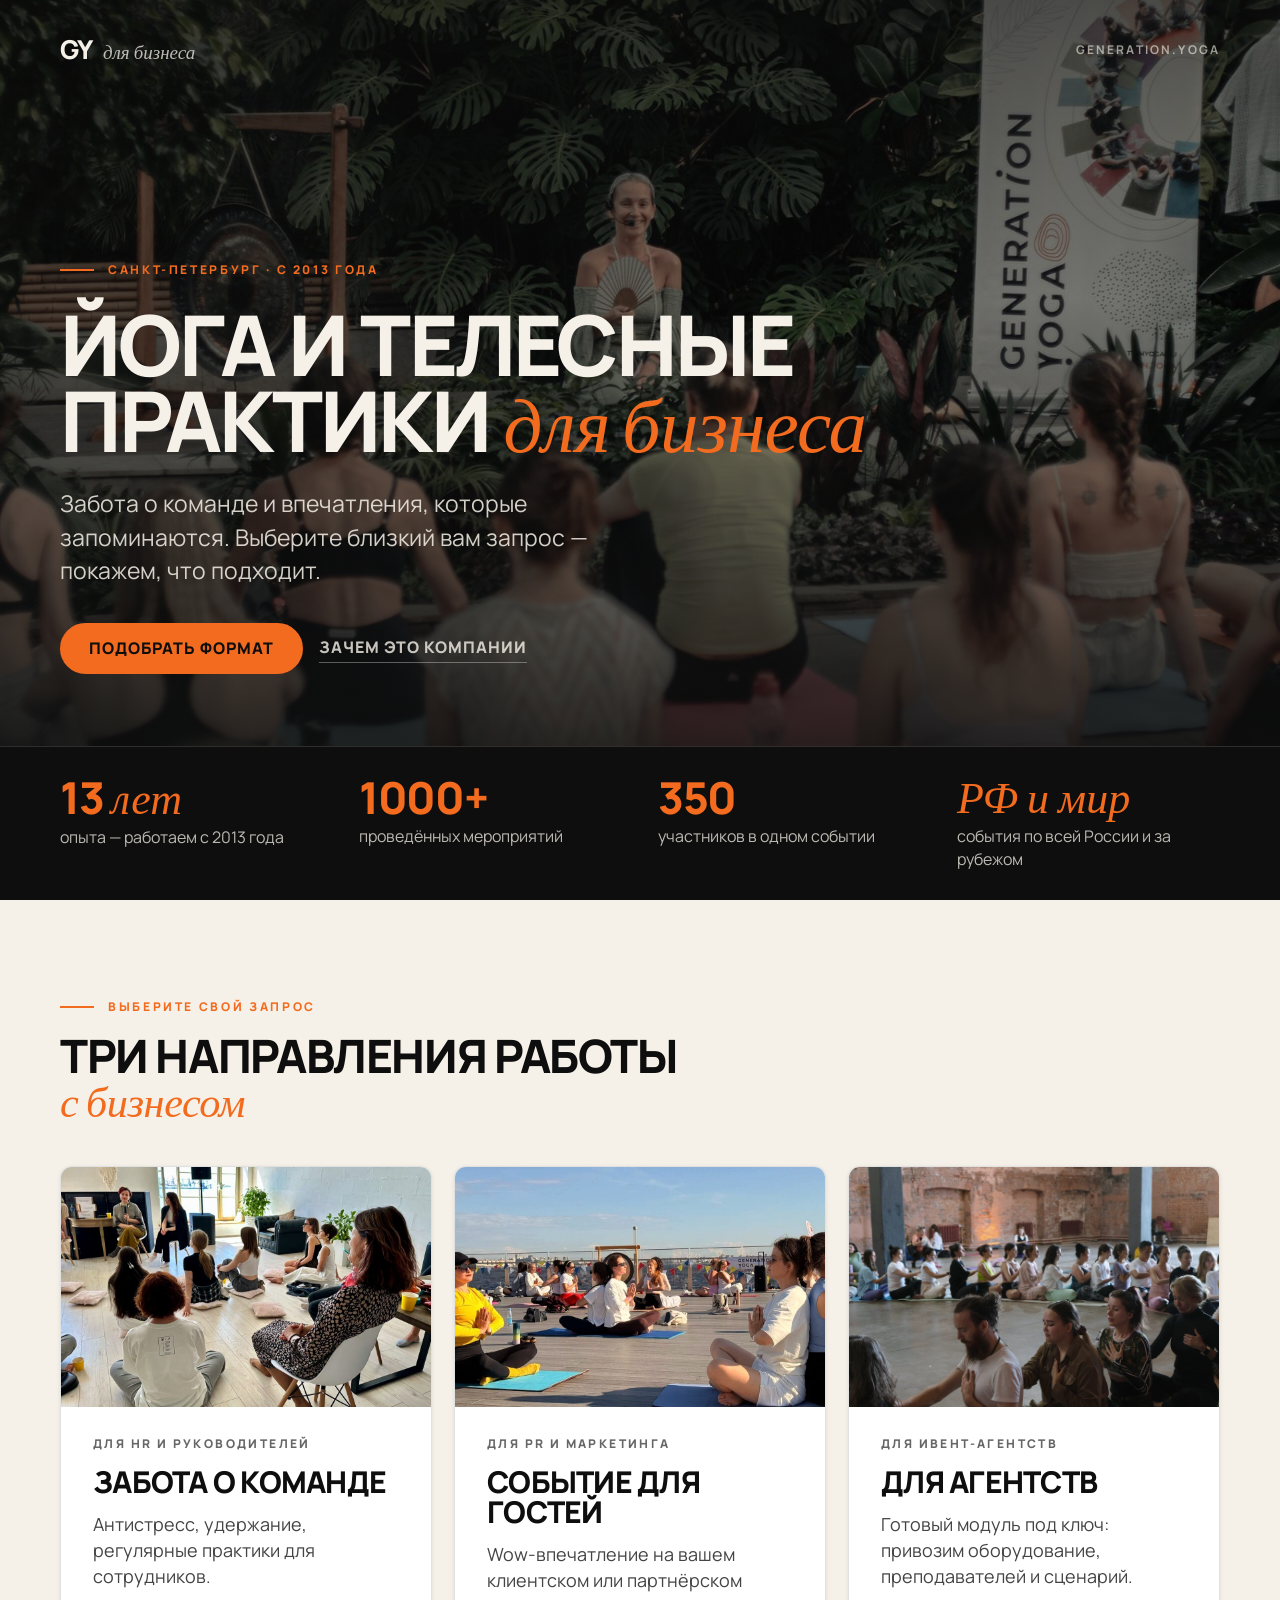
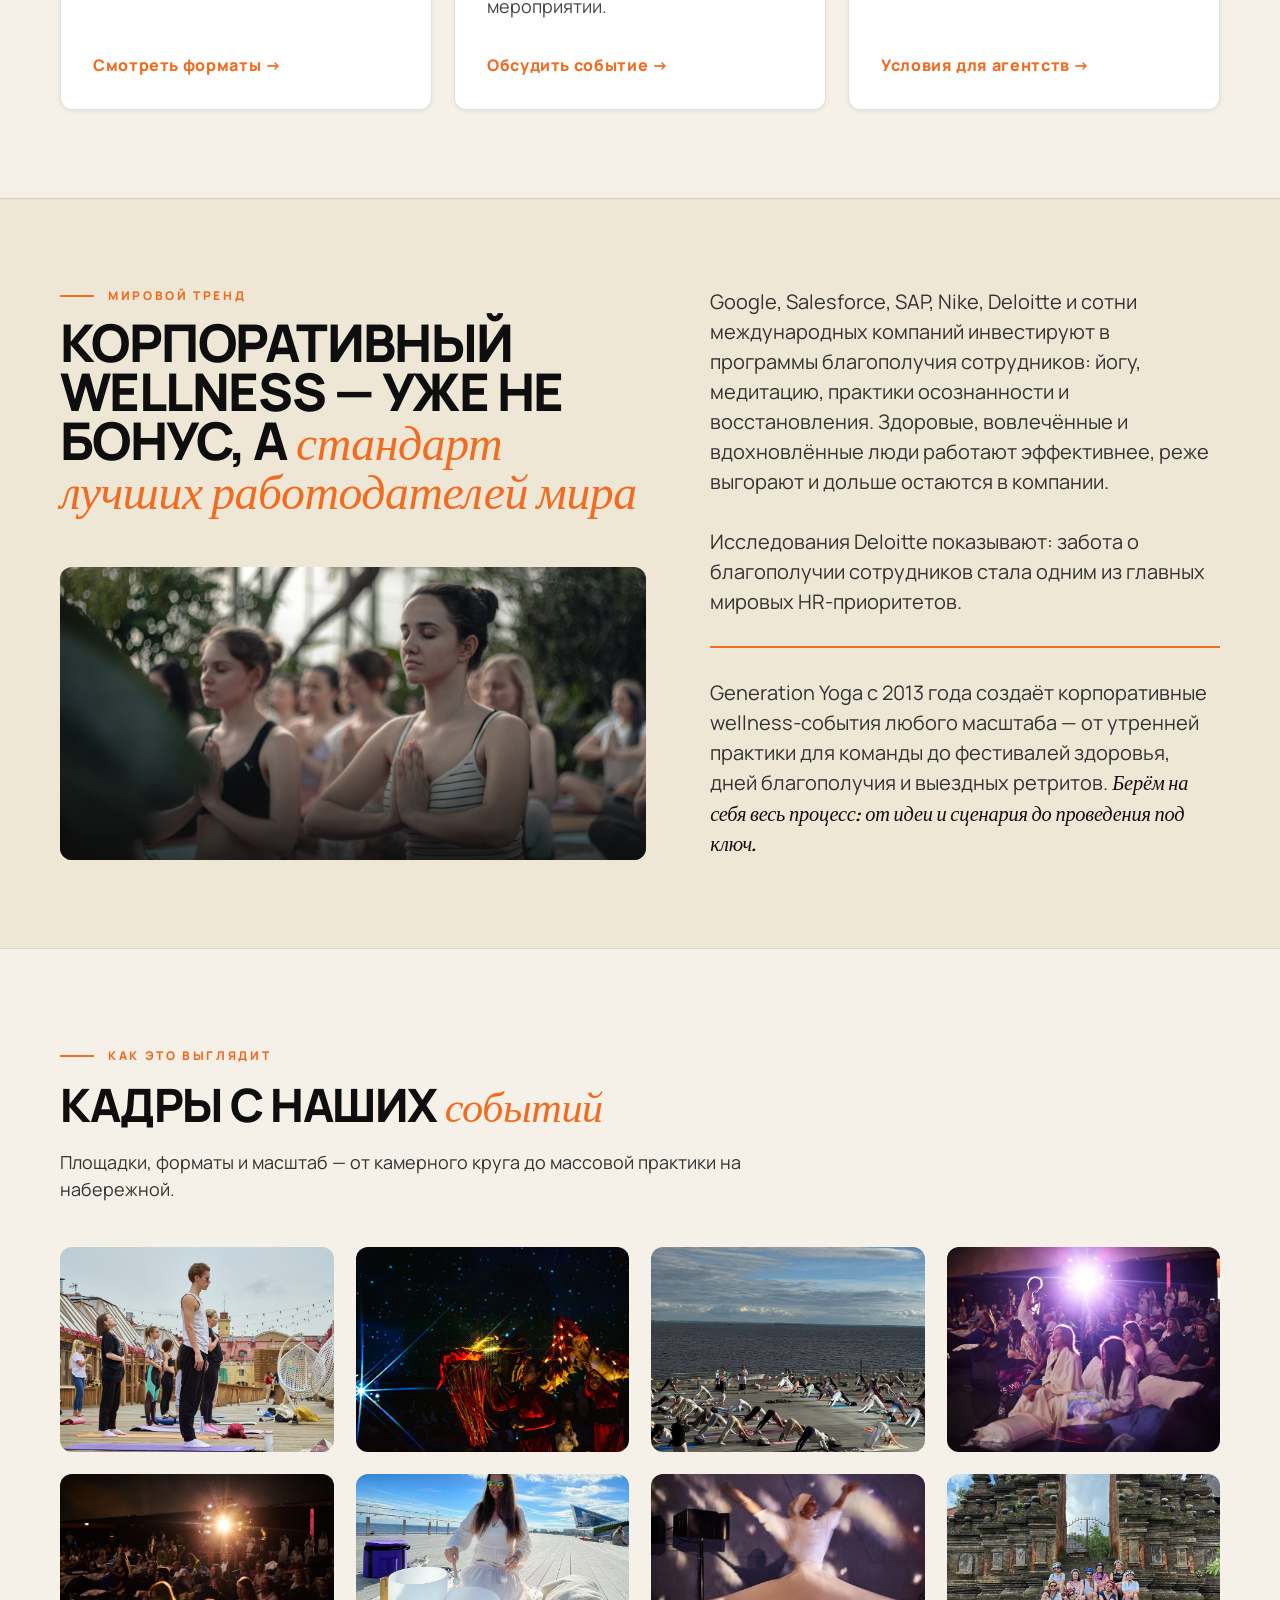
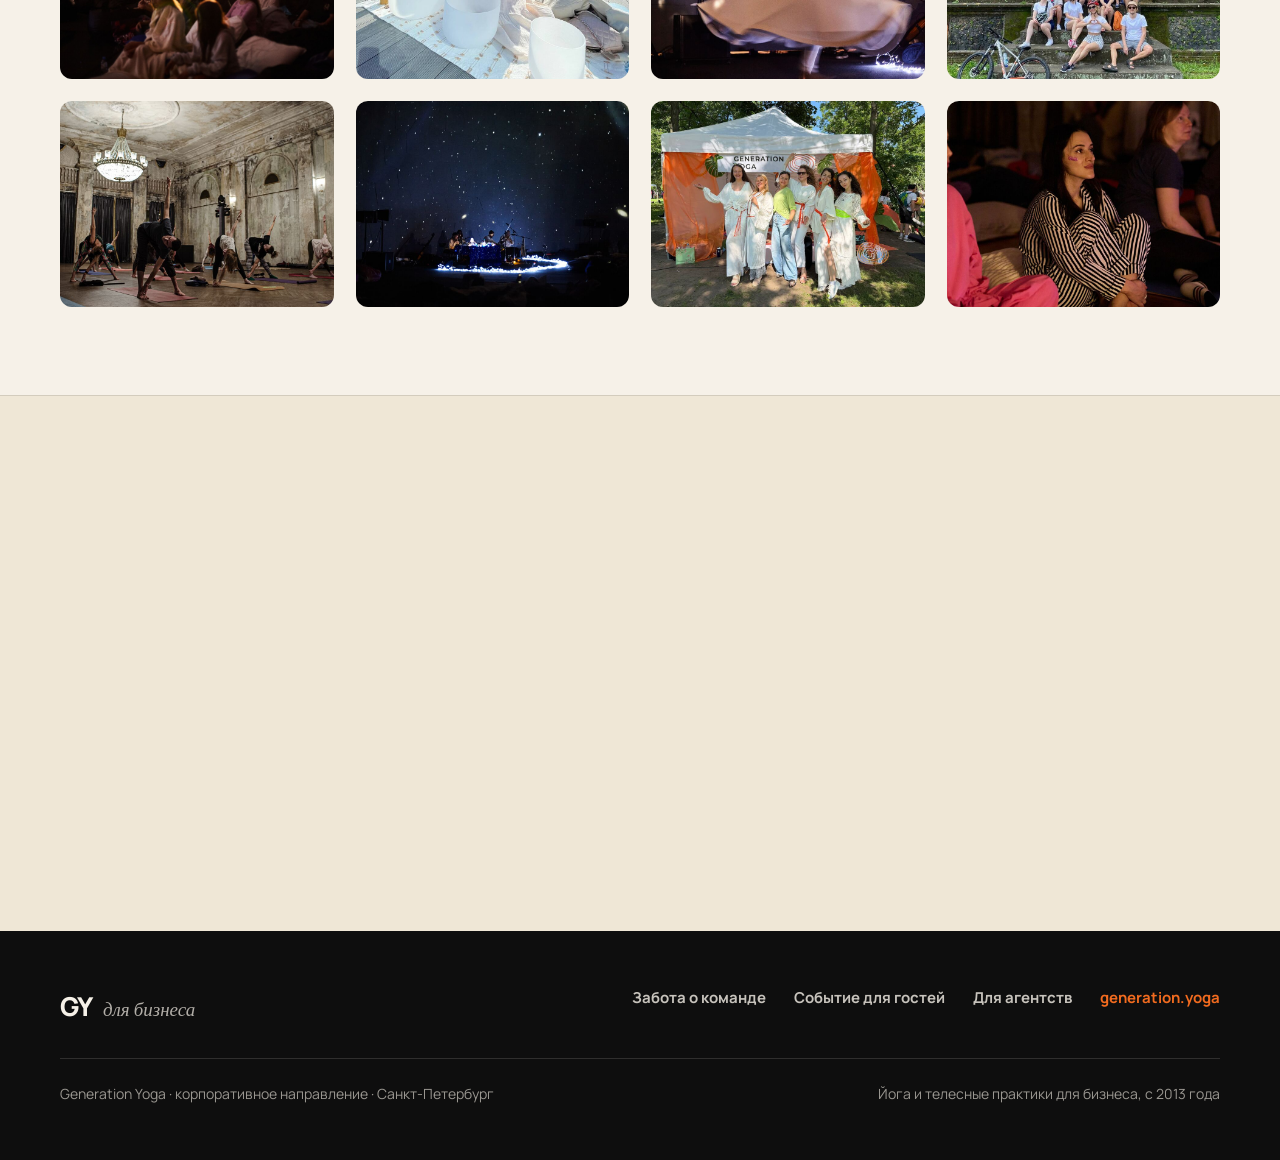
==== index.html @ de0e340e "Фавикон из фирменного знака GY Источник — квадратный логотип из ../GY bot/visual/logo.jpg: буквы GY " ====
<!DOCTYPE html>
<html lang="ru">
<head>
  <meta charset="utf-8">
  <meta name="viewport" content="width=device-width, initial-scale=1">
  <title>Generation Yoga для бизнеса — йога и телесные практики</title>
  <meta name="description" content="Йога и телесные практики для бизнеса: забота о команде, впечатления для клиентов, готовый модуль для ивент-агентств. Санкт-Петербург, с 2013 года.">
  <link rel="icon" href="favicon.ico" sizes="any">
  <link rel="apple-touch-icon" href="apple-touch-icon.png">
  <link rel="preconnect" href="https://fonts.googleapis.com">
  <link rel="preconnect" href="https://fonts.gstatic.com" crossorigin>
  <link href="https://fonts.googleapis.com/css2?family=Fraunces:ital,opsz,wght@0,9..144,400;0,9..144,500;1,9..144,400;1,9..144,500&family=Manrope:wght@400..800&display=swap" rel="stylesheet">
  <link rel="stylesheet" href="assets/css/site.css">
</head>
<body>
  <main>
    <!-- ПЕРВЫЙ ЭКРАН: герой + полоса доверия, ровно в высоту окна -->
    <div class="first-screen">
    <!-- ГЕРОЙ -->
    <section class="hero hero--home" id="hero">
      <div class="hero__media">
        <img src="assets/img/yoga-orangery.jpg" alt="Практика в оранжерее: ведущая с веером перед группой среди тропической зелени">
      </div>

      <div class="hero__top">
        <div class="wrap header-row">
          <a class="brand" href="./"><b>GY</b><span>для бизнеса</span></a>
          <a class="link-quiet" href="https://generation.yoga">generation.yoga</a>
        </div>
      </div>

      <div class="hero__inner wrap">
        <span class="eyebrow">Санкт-Петербург · с 2013 года</span>
        <h1>Йога и телесные практики <em>для бизнеса</em></h1>
        <p class="hero__sub">Забота о команде и впечатления, которые запоминаются. Выберите близкий вам запрос — покажем, что подходит.</p>
        <div class="cta-row">
          <a class="btn" href="#choose" data-cta="hero:choose">Подобрать формат</a>
          <a class="link-under" href="#trend" data-cta="hero:trend">Зачем это компании</a>
        </div>
      </div>
    </section>

    <!-- ПОЛОСА ДОВЕРИЯ -->
    <section class="trust" aria-label="Опыт">
      <div class="wrap">
        <div class="facts">
          <div class="fact"><div class="k">13 <em>лет</em></div><div class="v">опыта — работаем с 2013 года</div></div>
          <div class="fact"><div class="k">1000+</div><div class="v">проведённых мероприятий</div></div>
          <div class="fact"><div class="k">350</div><div class="v">участников в одном событии</div></div>
          <div class="fact"><div class="k k--word">РФ и мир</div><div class="v">события по всей России и за рубежом</div></div>
        </div>
      </div>
    </section>
    </div>

    <!-- РАЗВИЛКА -->
    <section class="section" id="choose">
      <div class="wrap">
        <div class="section-head is-observe reveal">
          <span class="eyebrow">Выберите свой запрос</span>
          <h2>Три направления работы <em>с бизнесом</em></h2>
        </div>

        <div class="cards cards--3 is-observe reveal">
          <a class="card" href="hr/" data-cta="cross:hr">
            <figure class="card__photo"><img src="assets/img/office-circle.jpg" alt="Практика для команды прямо в офисе: сотрудники сидят кругом"></figure>
            <div class="card__body">
              <span class="tag">Для HR и руководителей</span>
              <h3>Забота о команде</h3>
              <p>Антистресс, удержание, регулярные практики для сотрудников.</p>
              <span class="link-arw">Смотреть форматы →</span>
            </div>
          </a>

          <a class="card" href="pr/" data-cta="cross:pr">
            <figure class="card__photo"><img src="assets/img/lakhta-rooftop.jpg" alt="Гости на практике на террасе у залива, вид на город"></figure>
            <div class="card__body">
              <span class="tag">Для PR и маркетинга</span>
              <h3>Событие для гостей</h3>
              <p>Wow-впечатление на вашем клиентском или партнёрском мероприятии.</p>
              <span class="link-arw">Обсудить событие →</span>
            </div>
          </a>

          <a class="card" href="agency/" data-cta="cross:agency">
            <figure class="card__photo"><img src="assets/img/mass-practice-hall.jpg" alt="Массовая практика в большом зале: десятки участников на ковриках"></figure>
            <div class="card__body">
              <span class="tag">Для ивент-агентств</span>
              <h3>Для агентств</h3>
              <p>Готовый модуль под ключ: привозим оборудование, преподавателей и сценарий.</p>
              <span class="link-arw">Условия для агентств →</span>
            </div>
          </a>
        </div>
      </div>
    </section>

    <!-- МИРОВОЙ ТРЕНД -->
    <section class="section on-cream" id="trend">
      <div class="wrap split split--fill">
        <div class="is-observe reveal">
          <span class="eyebrow">Мировой тренд</span>
          <h2 class="h2--lg mt-s">Корпоративный wellness — уже не бонус, а <em>стандарт лучших работодателей мира</em></h2>
          <figure class="figure figure--tall"><img src="assets/img/relax-closeup.jpg" alt="Крупный план: участницы практики с закрытыми глазами в намасте"></figure>
        </div>

        <div class="is-observe reveal" data-delay="1">
          <p class="p-lg">Google, Salesforce, SAP, Nike, Deloitte и сотни международных компаний инвестируют в программы благополучия сотрудников: йогу, медитацию, практики осознанности и восстановления. Здоровые, вовлечённые и вдохновлённые люди работают эффективнее, реже выгорают и дольше остаются в компании.</p>
          <p class="p-lg mt-m">Исследования Deloitte показывают: забота о благополучии сотрудников стала одним из главных мировых HR-приоритетов.</p>
          <div class="rule mt-m"></div>
          <p class="p-lg mt-m">Generation Yoga с 2013 года создаёт корпоративные wellness-события любого масштаба — от утренней практики для команды до фестивалей здоровья, дней благополучия и выездных ретритов. <em class="serif serif--ink">Берём на себя весь процесс: от идеи и сценария до проведения под ключ.</em></p>
        </div>
      </div>
    </section>

    <!-- ГАЛЕРЕЯ -->
    <section class="section" id="gallery">
      <div class="wrap">
        <div class="section-head is-observe reveal">
          <span class="eyebrow">Как это выглядит</span>
          <h2>Кадры с наших <em>событий</em></h2>
          <p>Площадки, форматы и масштаб — от камерного круга до массовой практики на набережной.</p>
        </div>
        <div class="gallery is-observe reveal">
          <figure><img src="assets/img/rooftop-group.jpg" alt="Практика на городской крыше с гирляндами" loading="lazy"></figure>
          <figure><img src="assets/img/fire-dome.jpg" alt="Огненное шоу под куполом звёздного неба" loading="lazy"></figure>
          <figure><img src="assets/img/embankment-mass.jpg" alt="Массовая практика на набережной у залива" loading="lazy"></figure>
          <figure><img src="assets/img/evening-lounge.jpg" alt="Вечернее событие: гости на подушках в свете софитов" loading="lazy"></figure>
          <figure><img src="assets/img/sound-hall.jpg" alt="Релакс-практика в тёмном зале: гости под пледами и световая установка" loading="lazy"></figure>
          <figure><img src="assets/img/bowls-sunlight.jpg" alt="Поющие чаши на солнечной террасе у воды" loading="lazy"></figure>
          <figure><img src="assets/img/sufi-dance.jpg" alt="Суфийское кружение в белом на тёмной сцене" loading="lazy"></figure>
          <figure><img src="assets/img/yoga-tour.jpg" alt="Группа йога-тура у древнего храма" loading="lazy"></figure>
          <figure><img src="assets/img/ballroom-yoga.jpg" alt="Практика в старинном зале с люстрой" loading="lazy"></figure>
          <figure><img src="assets/img/planetarium-circle.jpg" alt="Музыканты в светящемся круге под звёздным куполом" loading="lazy"></figure>
          <figure><img src="assets/img/festival-tent.jpg" alt="Команда Generation Yoga у шатра на городском фестивале" loading="lazy"></figure>
          <figure><img src="assets/img/cozy-talk.jpg" alt="Камерная встреча: участницы слушают ведущую" loading="lazy"></figure>
        </div>
      </div>
    </section>

    <!-- ФИНАЛЬНЫЙ ВЫБОР -->
    <section class="section on-cream" id="final">
      <div class="wrap--narrow">
        <div class="section-head section-head--tight is-observe reveal">
          <span class="eyebrow">Куда дальше</span>
          <h2>Смотреть подробнее — под <em>вашу задачу</em></h2>
          <p>Для HR и руководителей, для PR и маркетинга или для ивент-агентства.</p>
        </div>
        <div class="cta-row is-observe reveal">
          <a class="btn btn--ghost" href="hr/" data-cta="final:hr">Забота о команде</a>
          <a class="btn btn--ghost" href="pr/" data-cta="final:pr">Событие для гостей</a>
          <a class="btn btn--ghost" href="agency/" data-cta="final:agency">Для агентств</a>
        </div>
        <div class="cta-row mt-l is-observe reveal" data-delay="1">
          <button class="btn" type="button" data-modal-open="manager" data-cta="final:manager">Связаться с менеджером</button>
          <span class="form-note">Ответим в течение рабочего дня.</span>
        </div>
      </div>
    </section>
  </main>

  <footer class="site-footer">
    <div class="wrap">
      <div class="footer-top">
        <a class="brand" href="./"><b>GY</b><span>для бизнеса</span></a>
        <nav class="footer-nav" aria-label="Направления">
          <a href="hr/">Забота о команде</a>
          <a href="pr/">Событие для гостей</a>
          <a href="agency/">Для агентств</a>
          <a class="is-site" href="https://generation.yoga">generation.yoga</a>
        </nav>
      </div>
      <div class="footer-bottom">
        <span>Generation Yoga · корпоративное направление · Санкт-Петербург</span>
        <span>Йога и телесные практики для бизнеса, с 2013 года</span>
      </div>
    </div>
  </footer>

  <!-- ЗАЯВКА МЕНЕДЖЕРУ -->
  <dialog class="modal" id="manager" aria-labelledby="manager-title">
    <div class="modal__body">
      <button class="modal__close" type="button" data-modal-close aria-label="Закрыть">✕</button>
      <form data-lead="manager" novalidate>
        <div class="form-fields">
          <span class="eyebrow">Заявка</span>
          <h3 class="mt-s" id="manager-title">Связаться с <em class="serif serif--accent">менеджером</em></h3>
          <p class="form-note mt-s">Расскажите в двух словах о задаче — ответим в течение рабочего дня.</p>

          <div class="field">
            <label for="m-name">Как вас зовут</label>
            <input id="m-name" name="name" type="text" autocomplete="name" placeholder="Имя" required>
          </div>
          <div class="field">
            <label for="m-contact">Удобный канал связи</label>
            <input id="m-contact" name="contact" type="text" placeholder="Telegram, почта или телефон" required>
          </div>
          <div class="field">
            <label for="m-about">Задача</label>
            <input id="m-about" name="about" type="text" placeholder="Команда, событие для гостей или проект агентства">
          </div>

          <label class="hp" aria-hidden="true">Не заполняйте <input type="text" name="website" tabindex="-1" autocomplete="off"></label>
          <input type="hidden" data-track="utm_source" name="utm_source">
          <input type="hidden" data-track="utm_campaign" name="utm_campaign">
          <input type="hidden" data-track="id" name="ref_id">

          <label class="consent"><input type="checkbox" name="consent" required> <span>Даю согласие на обработку персональных данных (<a href="privacy/">политика</a>)</span></label>
          <button class="btn" type="submit" data-cta="form:manager">Отправить заявку</button>
          <span class="form-note form-error" role="alert"></span>
        </div>
        <div class="form-ok">
          <h3>Заявка отправлена</h3>
          <p class="mt-s">Спасибо! Менеджер свяжется с вами в течение рабочего дня. <span class="pill-note">(демо-режим прототипа)</span></p>
        </div>
      </form>
    </div>
  </dialog>

  <script src="assets/js/site.js"></script>
</body>
</html>
---- assets/css/site.css ----
/* =========================================================================
   Generation Yoga — корпоративное направление.
   Дизайн-система по «Визуальному стандарту GY».
   Приём: плотный капс Manrope 800 + курсивная строчная Fraunces на акценте.
   База сайта светлая; ink — чередующаяся секция, а не весь сайт.
   ========================================================================= */

:root {
  --ink:       #0E0E0E;   /* текст; тёмные секции; футер */
  --paper:     #F6F1E8;   /* основной фон; текст на ink */
  --cream:     #EFE7D6;   /* фон секции-чередования */
  --accent:    #F26B1F;   /* единственный горячий акцент */
  --accent-h:  #FF7D33;   /* hover заливки */
  --accent-d:  #D4560F;   /* hover ссылки */
  --muted:     #666;      /* второстепенный текст на светлом */
  --body:      #333;      /* абзацы на светлом */
  --body-card: #444;      /* абзацы в белой карточке */
  --hairline:  rgba(14,14,14,.12);
  --hairline-on-ink: rgba(246,241,232,.14);
  --on-ink:    rgba(246,241,232,.85);
  --on-ink-2:  rgba(246,241,232,.75);
  --on-ink-3:  rgba(246,241,232,.6);

  --font-ui:     "Manrope", -apple-system, BlinkMacSystemFont, "Segoe UI", sans-serif;
  --font-accent: "Fraunces", Georgia, "Times New Roman", serif;

  --wrap: 1160px;
  --gutter: clamp(20px, 5vw, 48px);
  --pad-section: clamp(56px, 8vw, 88px);
  --radius: 12px;
  --radius-s: 8px;
  --ease: cubic-bezier(.2, .7, .2, 1);

  /* Шкала: максимум каждого шага = значение из стандарта. */
  --t-h1:     clamp(2.6rem, 1.4rem + 4.8vw, 5.25rem);   /* 84px */
  --t-h2:     clamp(1.9rem, 1.25rem + 2.6vw, 2.875rem); /* 46px */
  --t-h2-lg:  clamp(2.1rem, 1.3rem + 3.2vw, 3.25rem);   /* 52px */
  --t-h3:     clamp(1.4rem, 1.1rem + 1.1vw, 1.875rem);  /* 30px */
  --t-h4:     clamp(1.1rem, 1rem + .35vw, 1.25rem);     /* 20px */
  --t-lead:   clamp(1.15rem, 1rem + .6vw, 1.4375rem);   /* 23px */
  --t-body:   clamp(1rem, .95rem + .25vw, 1.125rem);    /* 18px */
  --t-body-lg:clamp(1.05rem, .97rem + .35vw, 1.25rem);  /* 20px */
  --t-cap:    1rem;                                     /* 16px */
  --t-small:  .875rem;                                  /* 14px */
  --t-eyebrow:.75rem;                                   /* 12px */
  --t-num:    clamp(2rem, 1.35rem + 2.6vw, 2.75rem);    /* 44px */
}

/* --- reset ------------------------------------------------------------- */
* { margin: 0; padding: 0; box-sizing: border-box; }
html { scroll-behavior: smooth; -webkit-text-size-adjust: 100%; }
body {
  font-family: var(--font-ui);
  font-size: var(--t-body);
  line-height: 1.5;
  color: var(--ink);
  background: var(--paper);
  font-weight: 400;
  -webkit-font-smoothing: antialiased;
  text-rendering: optimizeLegibility;
  overflow-x: hidden;
}
img { display: block; max-width: 100%; height: auto; }
button { font: inherit; color: inherit; cursor: pointer; border: none; background: none; }
:focus-visible { outline: 2px solid var(--accent); outline-offset: 3px; border-radius: 2px; }

/* Ссылки заданы явно — браузерных синих и подчёркнутых на сайте нет. */
a { color: var(--accent); text-decoration: none; transition: all .15s ease; }
a:hover { color: var(--accent-d); }

/* --- типографика -------------------------------------------------------- */
/* Display — Manrope 800 капсом. Заголовок целиком в Fraunces — ошибка. */
h1, h2, h3, h4 {
  font-family: var(--font-ui);
  font-weight: 800;
  text-transform: uppercase;
  letter-spacing: -0.03em;
  line-height: .92;
  text-wrap: pretty;
}
h1 { font-size: var(--t-h1); line-height: .9; letter-spacing: -0.035em; }
h2 { font-size: var(--t-h2); line-height: .95; }
h2.h2--lg { font-size: var(--t-h2-lg); line-height: .94; }
h3 { font-size: var(--t-h3); line-height: 1; letter-spacing: -0.025em; }
h4 { font-size: var(--t-h4); line-height: 1.25; letter-spacing: -0.01em; text-transform: none; }

/* Акцент — Fraunces italic строчными, одно-два слова на заголовок. */
em, .serif {
  font-family: var(--font-accent);
  font-style: italic;
  font-weight: 400;
  letter-spacing: -0.01em;
}
h1 em, h2 em, h3 em, h1 .serif, h2 .serif, h3 .serif {
  text-transform: none;
  color: var(--accent);
  font-size: .92em;
}
/* В абзаце курсив — тем же цветом, что и текст: оранжевый там спорит с кнопкой. */
p em, p .serif, li em { color: inherit; font-size: 1.02em; }
/* Точечные исключения. Селектор с `p` — чтобы перебить правило выше по специфичности. */
p .serif--ink { color: var(--ink); }
p .serif--accent { color: var(--accent); }

.eyebrow {
  display: inline-flex; align-items: center; gap: 14px;
  font-family: var(--font-ui); font-weight: 800;
  font-size: var(--t-eyebrow); letter-spacing: 0.22em; text-transform: uppercase;
  color: var(--accent);
}
.eyebrow::before { content: ""; width: 34px; height: 2px; background: var(--accent); flex-shrink: 0; }
.eyebrow--plain::before { display: none; }
.eyebrow--muted { color: var(--muted); }
.eyebrow--muted::before { display: none; }

.lede { font-size: var(--t-lead); line-height: 1.45; max-width: 46ch; }
.measure { max-width: 62ch; }
.fine, .form-note, .pill-note, .src { font-size: var(--t-small); color: var(--muted); line-height: 1.45; }
.on-ink .fine, .on-ink .form-note, .on-ink .pill-note, .on-ink .src { color: var(--on-ink-3); }

/* --- сетка -------------------------------------------------------------- */
.wrap { width: min(100% - var(--gutter) * 2, var(--wrap)); margin-inline: auto; }
.wrap--narrow { width: min(100% - var(--gutter) * 2, 820px); margin-inline: auto; }
.section { padding-block: var(--pad-section); position: relative; }
.section--tight { padding-block: clamp(36px, 5vw, 56px); }

/* Между секциями — либо смена фона, либо hairline. Не оба сразу. */
.on-ink { background: var(--ink); color: var(--paper); }
.on-cream { background: var(--cream); border-top: 1px solid var(--hairline); }
.on-ink + .on-ink { border-top: 1px solid var(--hairline-on-ink); }
.on-ink p, .on-ink li { color: var(--on-ink); }
.on-cream + .section:not(.on-ink):not(.on-cream) { border-top: 1px solid var(--hairline); }

.split { display: grid; grid-template-columns: 1.15fr 1fr; gap: clamp(32px, 5vw, 64px); align-items: start; }
.section-head { max-width: 760px; margin-bottom: clamp(32px, 4vw, 44px); }
.section-head h2 { margin-top: 18px; }
.section-head p { margin-top: 22px; color: var(--body); max-width: 62ch; }
.on-ink .section-head p { color: var(--on-ink); }

.mt-s { margin-top: 14px; } .mt-m { margin-top: 26px; } .mt-l { margin-top: 44px; }
.cta-row { display: flex; gap: 16px; flex-wrap: wrap; align-items: center; }
/* Футер формы: кнопка слева, «свяжемся в течение дня» справа. */
.cta-row--split { margin-top: 24px; justify-content: space-between; }

/* Разделитель внутри колонки текста (не имитирует границу секции). */
.rule { height: 2px; background: var(--accent); width: 100%; }
.rule--hair { height: 1px; background: var(--hairline); }
.on-ink .rule--hair { background: var(--hairline-on-ink); }

/* --- кнопки и ссылки-действия ------------------------------------------- */
.btn {
  display: inline-flex; align-items: center; gap: .55em;
  font-family: var(--font-ui); font-weight: 800;
  font-size: var(--t-cap); letter-spacing: .06em; text-transform: uppercase;
  line-height: 1.1; text-align: center;
  padding: .9em 1.7em; border-radius: 999px;
  border: 2px solid var(--accent); background: var(--accent); color: var(--ink);
  transition: all .15s ease;
}
.btn:hover { background: var(--accent-h); border-color: var(--accent-h); color: var(--ink); }
.btn--ghost { background: transparent; border-color: var(--ink); color: var(--ink); }
.btn--ghost:hover { background: var(--ink); border-color: var(--ink); color: var(--paper); }
.on-ink .btn--ghost, .hero .btn--ghost, .site-header.on-ink .btn--ghost {
  border-color: rgba(246,241,232,.35); color: var(--paper); background: transparent;
}
.on-ink .btn--ghost:hover, .hero .btn--ghost:hover, .site-header.on-ink .btn--ghost:hover {
  background: var(--paper); border-color: var(--paper); color: var(--ink);
}

/* Второстепенное действие в герое — текст с нижней границей, не вторая кнопка. */
.link-under {
  display: inline-flex; align-items: center; gap: .5em;
  font-weight: 800; font-size: var(--t-cap); letter-spacing: .06em; text-transform: uppercase;
  color: rgba(246,241,232,.8); border-bottom: 1px solid rgba(246,241,232,.35);
  padding-bottom: 3px; transition: all .15s ease;
}
.link-under:hover { color: var(--paper); border-color: var(--paper); }
.link-under--ink { color: var(--ink); border-color: var(--hairline); }
.link-under--ink:hover { color: var(--accent); border-color: var(--accent); }

/* Ссылка-действие в карточке и в тексте. */
.link-arw {
  display: inline-flex; align-items: center; gap: .45em;
  font-family: var(--font-ui); font-weight: 800;
  font-size: var(--t-cap); letter-spacing: .04em; color: var(--accent);
}
.link-arw:hover { color: var(--accent-d); }
.link-quiet {
  font-size: var(--t-eyebrow); font-weight: 700; letter-spacing: .18em; text-transform: uppercase;
  color: var(--muted);
}
.on-ink .link-quiet, .hero .link-quiet { color: var(--on-ink-3); }
.link-quiet:hover { color: var(--accent); }

/* --- шапка -------------------------------------------------------------- */
.site-header {
  position: sticky; top: 0; z-index: 60;
  background: color-mix(in srgb, var(--paper) 88%, transparent);
  backdrop-filter: blur(14px);
  border-bottom: 1px solid var(--hairline);
}
.site-header.on-ink { background: color-mix(in srgb, var(--ink) 86%, transparent); border-color: var(--hairline-on-ink); }
.header-row { display: flex; align-items: center; justify-content: space-between; gap: 20px; min-height: 72px; }

.brand { display: inline-flex; align-items: baseline; gap: 10px; color: inherit; }
.brand:hover { color: inherit; }
.brand b { font-family: var(--font-ui); font-weight: 800; font-size: 26px; letter-spacing: -0.02em; }
.brand span { font-family: var(--font-accent); font-style: italic; font-size: 19px; color: var(--muted); }
.on-ink .brand span { color: var(--on-ink-2); }

.aud-nav { display: flex; align-items: center; gap: 4px; }
/* :not(.btn) — иначе правила навигации перебивают кнопку по специфичности. */
.aud-nav a:not(.btn) {
  font-weight: 800; font-size: .8125rem; letter-spacing: .07em; text-transform: uppercase;
  padding: .55em .7em; border-radius: 999px; white-space: nowrap;
  color: var(--muted); transition: all .15s ease;
}
.aud-nav a:not(.btn):hover { color: var(--ink); }
.on-ink .aud-nav a:not(.btn) { color: var(--on-ink-2); }
.on-ink .aud-nav a:not(.btn):hover { color: var(--paper); }
.aud-nav a:not(.btn)[aria-current="page"] { color: var(--ink); background: var(--cream); }
.on-ink .aud-nav a:not(.btn)[aria-current="page"] { color: var(--paper); background: rgba(246,241,232,.12); }
.aud-nav .btn { margin-left: 10px; padding: .62em 1.2em; font-size: .8125rem; }
.header-cta { display: inline-flex; }
.burger { display: none; }

@media (max-width: 1120px) {
  .aud-nav a:not(.btn) { font-size: .75rem; letter-spacing: .05em; padding: .55em .5em; }
  .aud-nav .btn { font-size: .75rem; padding: .6em 1em; }
}

/* --- герой -------------------------------------------------------------- */
/* Фото на всю площадь + защитный градиент к низу. Контент прижат к низу. */
.hero {
  position: relative; min-height: 92vh; overflow: hidden;
  display: flex; flex-direction: column;
  background: var(--ink); color: var(--paper);
}
.hero__media { position: absolute; inset: 0; z-index: 0; }
.hero__media img { width: 100%; height: 100%; object-fit: cover; }
/* один радиальный подтон под текстом… */
.hero__media::before {
  content: ""; position: absolute; inset: 0; z-index: 1;
  background: radial-gradient(130% 90% at 18% 42%, rgba(14,14,14,.55), transparent 68%);
}
/* …и защитный градиент, привязанный к низу: верх кадра остаётся читаемым. */
.hero__media::after {
  content: ""; position: absolute; inset: 0; z-index: 2;
  background: linear-gradient(180deg, rgba(14,14,14,.55) 0%, rgba(14,14,14,.1) 40%, rgba(14,14,14,.85) 100%);
}
/* Кадр главной — вертикальный, в широком герое от него остаётся полоса.
   При центре в кадр попадали вода и небо, а практика срезалась нижней
   кромкой. 70% поднимают кадр: люди целиком, вода — узкой полосой сверху. */
.hero--home .hero__media img { object-position: center 70%; }
.hero__top { position: relative; z-index: 3; padding-block: 30px; }
.hero__top .header-row { min-height: 0; }
.hero__inner {
  position: relative; z-index: 3; flex: 1;
  display: flex; flex-direction: column; justify-content: flex-end;
  gap: 28px; padding-bottom: clamp(48px, 8vh, 84px); padding-top: clamp(40px, 8vh, 80px);
}
.hero h1 { max-width: 16ch; }
.hero__sub { font-size: var(--t-lead); line-height: 1.45; max-width: 560px; color: var(--on-ink); }
.hero .cta-row { margin-top: 8px; }
.hero .eyebrow { color: var(--accent); }
.hero .brand { color: var(--paper); }
.hero .brand span { color: var(--on-ink-2); }

/* Первый экран = герой + полоса доверия ровно в высоту окна. Полоса берёт
   свою высоту, герой забирает остаток — поэтому цифры никогда не обрубает
   нижней кромкой (при 92vh в экран влезала половина строки доверия, а
   обрубленная цифра читается как поломка). Магических чисел нет: сколько
   строк ни перенесётся в подписях, расчёт остаётся верным.
   Обёртка нужна только на главной: там шапка живёт внутри героя, поэтому
   первый экран равен окну. На остальных страницах липкая шапка съедает верх,
   и полоса доверия и так уходит целиком под сгиб — резать нечего. */
@media (min-width: 901px) {
  .first-screen { min-height: 100vh; display: flex; flex-direction: column; }
  .first-screen .hero { flex: 1 1 auto; min-height: 560px; }
}

/* --- полоса доверия ----------------------------------------------------- */
/* Цифры и подписи никогда не лежат поверх фото — только на ровном ink. */
.trust { background: var(--ink); color: var(--paper); border-top: 1px solid var(--hairline-on-ink); }
/* 30px вместо предписанных стандартом 44: полоса стоит впритык к герою и
   каждый её лишний пиксель съедает кадр. Цифры от этого не теряют вес —
   их держит кегль, а не воздух вокруг. */
.trust .wrap { padding-block: 30px; }
.facts { display: grid; grid-template-columns: repeat(4, 1fr); gap: 36px; }
.fact .k {
  font-family: var(--font-ui); font-weight: 800; font-size: var(--t-num);
  line-height: .92; letter-spacing: -0.03em; color: var(--accent);
}
/* Одно нечисловое значение в ряду — курсивом Fraunces. */
.fact .k--word, .fact .k em { font-family: var(--font-accent); font-style: italic; font-weight: 400; letter-spacing: 0; }
.fact .v { margin-top: 8px; font-size: var(--t-cap); line-height: 1.4; color: var(--on-ink-2); }
.section:not(.on-ink) .fact .v { color: var(--muted); }
.trust .clients { margin-top: 28px; padding-top: 20px; border-top: 1px solid var(--hairline-on-ink); font-size: var(--t-small); color: var(--on-ink-3); }

/* --- крупные цифры в тексте --------------------------------------------- */
.stat-row { display: grid; grid-template-columns: 1fr 1fr; gap: clamp(28px, 5vw, 64px); align-items: start; }
.stat .num {
  font-family: var(--font-ui); font-weight: 800;
  font-size: clamp(2.4rem, 1.6rem + 3vw, 3.6rem); line-height: .92; letter-spacing: -0.03em;
}
.stat .num em { font-family: var(--font-ui); font-style: normal; font-weight: 800; font-size: 1em; color: var(--accent); letter-spacing: -0.03em; }
.stat .cap { margin-top: .7em; font-size: var(--t-cap); line-height: 1.45; max-width: 34ch; }
.stat .src { display: block; margin-top: .6em; }

/* --- карточки ----------------------------------------------------------- */
.cards { display: grid; gap: 22px; }
.cards--2 { grid-template-columns: repeat(2, 1fr); }
.cards--3 { grid-template-columns: repeat(3, 1fr); }
.card {
  display: flex; flex-direction: column;
  background: #fff; color: var(--ink);
  border: 1px solid var(--hairline); border-radius: var(--radius);
  overflow: hidden; min-height: 260px;
  box-shadow: 0 1px 4px rgba(14,14,14,.08);
  transition: all .15s ease;
}
a.card:hover, .card:hover { border-color: var(--accent); box-shadow: 0 10px 30px rgba(14,14,14,.1); color: var(--ink); }
/* 240px вместо 170: на узкой шапке кадр резался в полоску, люди в кадре
   теряли головы или ноги. 240 при ширине колонки ~340 — это почти 3:2,
   то есть родная пропорция съёмки, и кроп почти не работает. */
.card__photo { height: 240px; flex-shrink: 0; overflow: hidden; }
.card__photo img { width: 100%; height: 100%; object-fit: cover; object-position: center 55%; }
/* Скоуп обязателен: общий center 55% режет голову на вертикальных кадрах.
   Модификатор вешаем на figure — видно прямо в разметке, какой карточке правили кадр. */
.card__photo--anchor-top img { object-position: center 42%; }
.card__body { display: flex; flex-direction: column; gap: 14px; padding: 28px 32px 32px; flex: 1; }
.tag { font-size: var(--t-eyebrow); font-weight: 800; letter-spacing: .2em; text-transform: uppercase; color: var(--muted); }
.on-ink .tag { color: var(--on-ink-3); }
.card p { font-size: var(--t-body); line-height: 1.45; color: var(--body-card); }
.card .price { font-family: var(--font-ui); font-weight: 800; font-size: var(--t-h4); letter-spacing: -0.02em; color: var(--ink); }
.card .price small { font-weight: 500; color: var(--muted); font-size: .7em; letter-spacing: 0; }
/* Ссылка-действие прижата к низу карточки. */
.card .link-arw, .card__act { margin-top: auto; padding-top: 20px; align-self: flex-start; }

/* --- причины / шаги ------------------------------------------------------ */
.reasons { display: grid; grid-template-columns: repeat(2, 1fr); gap: 0 clamp(32px, 5vw, 56px); }
.reason { padding: 26px 0; border-top: 1px solid var(--hairline); display: flex; gap: 20px; }
.on-ink .reason { border-top-color: var(--hairline-on-ink); }
/* Маркер, а не нумерация: список причин не последовательный, и 01–04 читались
   как шаги процесса. Ширина колонки прежняя: 1.44em × 1.25 кегля = те же 1.8em. */
.reason::before {
  content: "+"; font-family: var(--font-ui); font-weight: 800;
  font-size: calc(var(--t-h4) * 1.25); line-height: 1;
  color: var(--accent); flex: none; width: 1.44em;
}
.reason h4 { margin-bottom: 8px; }
.reason p { font-size: var(--t-cap); line-height: 1.45; color: var(--body); }
.on-ink .reason p { color: var(--on-ink); }
/* Список причин в узкой колонке — в один столбец. */
.reasons--stack { grid-template-columns: 1fr; margin-top: 28px; }

.steps { counter-reset: step; display: grid; grid-template-columns: repeat(4, 1fr); gap: 24px; }
.step { position: relative; padding-top: 34px; }
.step::before {
  counter-increment: step; content: "0" counter(step);
  position: absolute; top: 0; left: 0;
  font-family: var(--font-ui); font-weight: 800; font-size: var(--t-h4);
  letter-spacing: -0.02em; color: var(--accent);
}
.step h4 { margin-bottom: 8px; }
.step p { font-size: var(--t-small); line-height: 1.45; color: var(--body); }
.on-ink .step p { color: var(--on-ink); }
/* Шаги под другим блоком той же секции — с увеличенным отступом сверху. */
.steps--spaced { margin-top: clamp(44px, 6vw, 72px); }

/* --- кейсы --------------------------------------------------------------- */
.cases { display: grid; grid-template-columns: repeat(3, 1fr); gap: clamp(22px, 3vw, 40px); margin-top: clamp(36px, 5vw, 56px); }
.cases--2 { grid-template-columns: repeat(2, 1fr); }
.case { border-top: 2px solid var(--accent); padding-top: 16px; }
/* Имена компаний не капсим: befree и Yclients пишутся своим регистром. */
.case .who { font-family: var(--font-ui); font-weight: 800; font-size: var(--t-h4); letter-spacing: -0.02em; }
.case .what { display: block; margin-top: 8px; font-size: var(--t-small); font-weight: 700; }
.case p { margin-top: 10px; font-size: var(--t-small); line-height: 1.5; color: var(--body); }
.on-ink .case p { color: var(--on-ink-2); }

/* --- полоса-призыв внутри секции ---------------------------------------- */
.concept-cta {
  display: flex; align-items: center; justify-content: space-between; gap: 20px 32px; flex-wrap: wrap;
  margin-top: clamp(36px, 5vw, 56px);
  padding: clamp(24px, 3vw, 32px) clamp(24px, 3vw, 36px);
  background: #fff; border: 1px solid var(--hairline); border-left: 3px solid var(--accent);
  border-radius: var(--radius);
}
.concept-cta span { font-size: var(--t-body-lg); line-height: 1.45; max-width: 62ch; }
.concept-cta b { font-weight: 800; }

/* --- фото внутри страницы ------------------------------------------------ */
.figure { position: relative; border-radius: var(--radius); overflow: hidden; margin: 0; }
.figure img { width: 100%; height: 100%; object-fit: cover; }
.figure::after {
  content: ""; position: absolute; inset: 0; z-index: 1;
  background: linear-gradient(180deg, rgba(14,14,14,0) 55%, rgba(14,14,14,.8) 100%);
}
.figure figcaption {
  position: absolute; left: 22px; bottom: 18px; z-index: 2;
  font-size: var(--t-eyebrow); font-weight: 800; letter-spacing: .18em; text-transform: uppercase;
  color: var(--paper);
}
.figure--tall { height: 260px; }

/* Колонка с заголовком и фото добирает высоту соседней текстовой колонки:
   фото тянется до её нижней кромки, и блок заканчивается одной линией.
   margin-top задан здесь, а не утилитой в разметке, — иначе воздух над фото
   пришлось бы держать в двух местах. */
.split--fill .figure--tall { margin-top: 52px; }
@media (min-width: 901px) {
  .split--fill { align-items: stretch; }
  .split--fill > div { display: flex; flex-direction: column; }
  /* min-height ниже обычных 260: иначе высоту ряда задаёт фото, и левая
     колонка снова уезжает ниже правой. Пусть ряд задаёт текст, а фото
     добирает ровно остаток. */
  .split--fill .figure--tall { height: auto; min-height: 180px; flex: 1 1 auto; }
  /* Текст справа распределяется на всю высоту ряда — тогда обе колонки
     заканчиваются одной линией, а фото не приходится ужимать в полоску. */
  .split--fill > div:last-child { justify-content: space-between; }
}

/* Галерея кадров: ровная плитка 4:3, фото говорят сами — без подписей и рамок.
   Живёт на главной, но компонент общий: можно поставить на любую страницу.
   Ховера нет намеренно: плитки некликабельны, а стандарт запрещает масштаб
   и сдвиг на наведении (§10) — двигаться тут было бы нечему и незачем. */
.gallery { display: grid; grid-template-columns: repeat(4, 1fr); gap: 22px; }
.gallery figure { margin: 0; border-radius: var(--radius); overflow: hidden; background: var(--cream); }
.gallery img { display: block; width: 100%; aspect-ratio: 4 / 3; object-fit: cover; }
@media (max-width: 900px) { .gallery { grid-template-columns: repeat(3, 1fr); } }
@media (max-width: 600px) { .gallery { grid-template-columns: repeat(2, 1fr); } }

/* --- лид-магнит ---------------------------------------------------------- */
.leadmag {
  display: grid; grid-template-columns: 1.15fr 1fr; gap: clamp(28px, 4vw, 52px); align-items: center;
  background: #fff; border: 1px solid var(--hairline); border-radius: var(--radius);
  padding: clamp(28px, 4vw, 44px);
}
.leadmag h3 { margin-top: 14px; margin-bottom: 12px; }
.leadmag p { color: var(--body); font-size: var(--t-cap); line-height: 1.45; }
.leadmag .mini-form { display: flex; gap: 10px; flex-wrap: wrap; }
.leadmag input { flex: 1 1 200px; }
.leadmag--stack { grid-template-columns: 1fr; }
.leadmag + .leadmag { margin-top: 22px; }

/* --- формы --------------------------------------------------------------- */
.field { display: flex; flex-direction: column; gap: 8px; }
label { font-size: var(--t-small); font-weight: 700; letter-spacing: .02em; }
input, select, textarea {
  font: inherit; font-size: var(--t-cap);
  padding: .85em 1em; border-radius: var(--radius-s);
  border: 1.5px solid var(--hairline); background: #fff; color: var(--ink);
  width: 100%; transition: border-color .15s ease;
}
.on-ink input, .on-ink select, .on-ink textarea {
  background: rgba(246,241,232,.06); border-color: var(--hairline-on-ink); color: var(--paper);
}
.on-ink input::placeholder { color: rgba(246,241,232,.4); }
input:focus, select:focus, textarea:focus { border-color: var(--accent); outline: none; }
.form-grid { display: grid; grid-template-columns: 1fr 1fr; gap: 18px; }
.form-grid .full { grid-column: 1 / -1; }
/* согласие на обработку ПД — обязательный элемент форм (152-ФЗ) */
.consent { display: flex; gap: 10px; align-items: flex-start; font-size: var(--t-small); color: var(--muted); margin-top: 16px; cursor: pointer; max-width: 54ch; }
.consent input { width: 15px; height: 15px; padding: 0; margin-top: 3px; accent-color: var(--accent); flex: none; }
.consent a { text-decoration: underline; }
.on-ink .consent { color: var(--on-ink-3); }
.form-ok { display: none; padding: 24px; border: 1px solid var(--accent); border-radius: var(--radius); background: rgba(242,107,31,.08); }
.form-ok.show { display: block; }
.form-error { color: #C2410C; }
.form-error:empty { display: none; }
/* Ловушка для ботов: поле видит только автозаполнялка, человек — нет.
   Не display:none — часть ботов такие поля как раз пропускает. */
.hp { position: absolute; left: -9999px; width: 1px; height: 1px; overflow: hidden; }

/* --- модальное окно ------------------------------------------------------ */
/* Нативный <dialog>: Esc, фокус и подложка — работой браузера, а не нашей. */
/* margin: auto возвращаем руками — глобальный reset обнулил margin всему,
   а центрирование <dialog> в браузере держится именно на нём. */
.modal {
  width: min(560px, calc(100vw - 32px)); max-height: calc(100dvh - 32px); overflow: auto;
  margin: auto; padding: 0;
  border: 1px solid var(--hairline); border-radius: var(--radius);
  background: var(--paper); color: var(--ink);
}
.modal::backdrop { background: rgba(14,14,14,.6); }
/* position — на теле, а не на самом dialog: у dialog своя раскладка в
   верхнем слое, и position:relative на нём ломает центрирование. */
.modal__body { position: relative; padding: clamp(24px, 4vw, 40px); }
.modal__close {
  position: absolute; top: 14px; right: 14px; width: 38px; height: 38px;
  display: inline-flex; align-items: center; justify-content: center;
  border: 1px solid var(--hairline); border-radius: 999px; background: #fff; color: var(--ink);
  font-size: 18px; line-height: 1; cursor: pointer; transition: all .15s ease;
}
.modal__close:hover { border-color: var(--accent); color: var(--accent); }
.modal h3 { font-size: var(--t-h3); }
.modal .form-grid { gap: 14px; }
.modal .field { margin-top: 14px; }
.modal .btn { width: 100%; justify-content: center; margin-top: 20px; }
.modal .form-note { display: block; margin-top: 12px; }
@media (max-width: 620px) { .modal .form-grid { grid-template-columns: 1fr; } }

/* --- FAQ ----------------------------------------------------------------- */
.faq { border-top: 1px solid var(--hairline); }
.faq details { border-bottom: 1px solid var(--hairline); }
.faq summary {
  list-style: none; cursor: pointer; padding: 24px 44px 24px 0; position: relative;
  font-family: var(--font-ui); font-weight: 800; font-size: var(--t-h4);
  letter-spacing: -0.01em; line-height: 1.3; transition: color .15s ease;
}
.faq summary::-webkit-details-marker { display: none; }
.faq summary:hover { color: var(--accent); }
.faq summary::after {
  content: "+"; position: absolute; right: 4px; top: 20px;
  font-weight: 400; font-size: 1.7rem; line-height: 1; color: var(--accent);
  transition: transform .15s ease;
}
.faq details[open] summary::after { transform: rotate(45deg); }
.faq .ans { padding: 0 44px 26px 0; color: var(--body); max-width: 70ch; font-size: var(--t-cap); line-height: 1.5; }

/* --- лента дедлайна ------------------------------------------------------ */
.deadline {
  display: inline-flex; align-items: center; gap: .7em;
  font-size: var(--t-small); font-weight: 700; letter-spacing: .02em; text-align: left;
  color: var(--ink); background: rgba(242,107,31,.16);
  padding: .7em 1.2em; border-radius: 999px;
}
.on-ink .deadline { color: var(--paper); background: rgba(242,107,31,.18); }
.deadline .dot { width: 7px; height: 7px; border-radius: 50%; background: var(--accent); flex: none; }

/* --- футер --------------------------------------------------------------- */
.site-footer { background: var(--ink); color: var(--on-ink-3); padding-block: clamp(40px, 6vw, 56px); }
.site-footer .brand { color: var(--paper); }
.site-footer .brand span { color: rgba(246,241,232,.7); }
.footer-top { display: flex; justify-content: space-between; gap: 40px; flex-wrap: wrap; align-items: flex-start; }
.footer-nav { display: flex; gap: 28px; flex-wrap: wrap; }
.footer-nav a { color: rgba(246,241,232,.8); font-size: .9375rem; font-weight: 700; }
.footer-nav a:hover { color: var(--accent); }
.footer-nav a.is-site { color: var(--accent); }
.footer-nav a.is-site:hover { color: var(--accent-h); }
.footer-bottom {
  margin-top: 32px; padding-top: 24px; border-top: 1px solid var(--hairline-on-ink);
  display: flex; justify-content: space-between; gap: 16px; flex-wrap: wrap;
  font-size: var(--t-small); line-height: 1.5;
}
.footer-bottom a { color: rgba(246,241,232,.8); }
.footer-bottom a:hover { color: var(--accent); }
/* Служебная страница: футер без верхней линии и отступа — над ним ничего нет. */
.footer-bottom--bare { margin-top: 0; padding-top: 0; border-top: none; }

/* --- заглушки прототипа -------------------------------------------------- */
/* .tbd — значение, которое команда ещё не утвердила. Намеренно заметно. */
.tbd {
  display: inline-block; font-family: var(--font-ui); font-weight: 700;
  font-size: .86em; letter-spacing: .02em;
  color: var(--accent-d); background: rgba(242,107,31,.1);
  border: 1px dashed var(--accent); border-radius: 3px;
  padding: .1em .5em;
}
.on-ink .tbd { color: #FFB27A; background: rgba(242,107,31,.14); }

/* .ph — плейсхолдер под фото. Подпись = бриф на съёмку. */
.ph {
  position: relative; display: flex; align-items: flex-end;
  background:
    repeating-linear-gradient(135deg, rgba(14,14,14,.05) 0 10px, transparent 10px 20px),
    var(--cream);
  border: 1px dashed rgba(14,14,14,.3); border-radius: var(--radius);
  aspect-ratio: 4 / 3; overflow: hidden; padding: 16px;
}
.ph span { font-size: var(--t-small); font-weight: 600; color: var(--muted); line-height: 1.35; }
.ph::before {
  content: "ФОТО"; position: absolute; top: 14px; left: 16px;
  font-size: .6875rem; font-weight: 800; letter-spacing: .2em; color: rgba(14,14,14,.4);
}
.ph--wide { aspect-ratio: 16 / 9; }
/* шапка карточки: та же высота, что и у фото-шапки */
.ph--card { aspect-ratio: auto; height: 240px; flex-shrink: 0; border: none; border-bottom: 1px dashed rgba(14,14,14,.25); border-radius: 0; }
.ph--tall { aspect-ratio: auto; height: 260px; }
/* фон героя, пока нет кадра */
.ph--hero {
  position: absolute; inset: 0; aspect-ratio: auto; border: none; border-radius: 0; padding: 0;
  background:
    repeating-linear-gradient(135deg, rgba(246,241,232,.05) 0 12px, transparent 12px 24px),
    var(--ink);
}
.ph--hero::before { color: rgba(246,241,232,.4); top: 16%; left: 50%; transform: translateX(-50%); }
.ph--hero span {
  position: absolute; top: calc(16% + 26px); left: 50%; transform: translateX(-50%);
  width: min(90%, 40ch); text-align: center; color: rgba(246,241,232,.5);
}

/* --- появление секций ---------------------------------------------------- */
.reveal { opacity: 0; transform: translateY(28px); transition: opacity .7s var(--ease), transform .7s var(--ease); }
.reveal.is-visible { opacity: 1; transform: none; }
.reveal[data-delay="1"] { transition-delay: .08s; }
.reveal[data-delay="2"] { transition-delay: .16s; }
.reveal[data-delay="3"] { transition-delay: .24s; }

/* =========================================================================
   Утилиты вместо инлайновых style=
   Инлайн перебивал и медиазапросы, и компонентные правила. Поэтому утилиты
   стоят после компонентов, а у текстовых в селекторе есть элемент: иначе
   `.p-sm` (0,1,0) проигрывает `.card p` (0,1,1) и кегль не применяется.
   ========================================================================= */
p.p-lg, .p-lg { font-size: var(--t-body-lg); color: var(--body); }
.on-ink p.p-lg, .on-ink .p-lg { color: var(--on-ink); }
p.p-sm, .p-sm { font-size: var(--t-small); }
.lede--wide { max-width: 62ch; }
.section-head--tight { margin-bottom: 32px; }
/* Шапка блока перед формой заявки. */
.form-head { margin-bottom: 36px; }
.form-head .deadline { margin-bottom: 24px; }

/* =========================================================================
   Страничные блоки
   Компоненты, которые живут на одной странице. Держим здесь, а не в <style>
   страницы: так они кэшируются вместе с системой и не разъезжаются с ней.
   ========================================================================= */

/* --- /hr: демо-полоса и конструктор события ------------------------------ */
/* Оранжевый здесь — только кнопка, заливки блока нет. */
.demo-band .inner { display: grid; grid-template-columns: 1.15fr auto; gap: 28px 40px; align-items: center; }
.demo-band p { max-width: 62ch; margin-top: 14px; color: var(--body); }
@media (max-width: 900px) { .demo-band .inner { grid-template-columns: 1fr; } }

.builder { counter-reset: bstep; display: grid; grid-template-columns: repeat(3, 1fr); gap: 22px; }
.b-step {
  background: #fff; border: 1px solid var(--hairline); border-radius: var(--radius);
  padding: clamp(24px, 3vw, 32px); transition: all .15s ease;
}
.b-step:hover { border-color: var(--accent); box-shadow: 0 10px 30px rgba(14,14,14,.1); }
.b-step::before {
  counter-increment: bstep; content: "0" counter(bstep); display: block;
  font-family: var(--font-ui); font-weight: 800; font-size: var(--t-h4);
  letter-spacing: -0.02em; color: var(--accent);
}
.b-step h3 { font-size: var(--t-h4); margin-top: 10px; text-transform: uppercase; letter-spacing: -0.02em; }
.b-step .sub { display: block; font-size: var(--t-small); color: var(--muted); margin-top: 6px; }
.b-step ul { list-style: none; margin-top: 16px; display: flex; flex-direction: column; gap: 8px; }
.b-step li { font-size: var(--t-small); line-height: 1.4; color: var(--body-card); padding-left: 18px; position: relative; }
.b-step li::before { content: "+"; position: absolute; left: 0; color: var(--accent); font-weight: 800; }
@media (max-width: 900px) { .builder { grid-template-columns: 1fr; } }

/* --- /pr: заход и wow-форматы -------------------------------------------- */
/* Скоуп обязателен: без .hero--pr правило сдвинуло бы кадр во всех героях.
   Кадр оранжереи: держим в кадре и купол, и поднятые руки — режем снизу. */
.hero--pr .hero__media img { object-position: center 42%; }

/* Акцент в заголовке /hr — целая фраза, а не слово, поэтому держим её отдельной
   строкой: иначе на узком экране «команде лучше,» слипается в одну строку из
   гротеска и курсива. Скоуп по .hero--hr: в agency акцент стоит в середине
   фразы, там блок разорвал бы заголовок пополам. */
.hero--hr h1 em { display: block; }
/* Крупная строка-утверждение. Не заголовок — обычный регистр. */
.statement { font-size: clamp(1.3rem, 1rem + 1.4vw, 1.75rem); line-height: 1.35; max-width: 30ch; font-weight: 400; }
.wow { display: grid; grid-template-columns: repeat(3, 1fr); gap: 22px; }
.wow-item { display: flex; flex-direction: column; gap: 14px; }
.wow-item img { aspect-ratio: 4 / 3; object-fit: cover; border-radius: var(--radius); width: 100%; }
.wow-item h4 { text-transform: uppercase; letter-spacing: -0.02em; }
.wow-item p { font-size: var(--t-small); line-height: 1.45; color: var(--body); }
@media (max-width: 900px) { .wow { grid-template-columns: 1fr 1fr; } }
@media (max-width: 600px) { .wow { grid-template-columns: 1fr; } }

/* --- /agency: каталог форматов и условия партнёрства ---------------------- */
.ag-hero h1 .keep { white-space: nowrap; } /* «wow-модуль» не рвём переносом */

.catalog { display: grid; grid-template-columns: repeat(3, 1fr); gap: 22px; }
.cat-col {
  background: #fff; border: 1px solid var(--hairline); border-radius: var(--radius);
  padding: clamp(24px, 3vw, 32px); transition: all .15s ease;
}
.cat-col:hover { border-color: var(--accent); box-shadow: 0 10px 30px rgba(14,14,14,.1); }
.cat-col h3 { font-size: var(--t-h4); margin-top: 12px; text-transform: uppercase; letter-spacing: -0.02em; }
.cat-col ul { list-style: none; margin-top: 18px; display: flex; flex-direction: column; gap: 10px; }
.cat-col li { font-size: var(--t-small); line-height: 1.45; padding-left: 18px; position: relative; color: var(--body-card); }
.cat-col li::before { content: "—"; position: absolute; left: 0; color: var(--accent); }
@media (max-width: 900px) { .catalog { grid-template-columns: 1fr; } }

.terms { display: grid; grid-template-columns: repeat(3, 1fr); gap: 22px; }
.term { border-top: 2px solid var(--accent); padding-top: 18px; }
.term h4 { margin-bottom: 8px; }
.term p { font-size: var(--t-small); line-height: 1.45; }
@media (max-width: 900px) { .terms { grid-template-columns: 1fr; } }

/* --- /privacy: текст документа -------------------------------------------- */
.policy h1 { font-size: var(--t-h2); line-height: .95; }
.policy h2 { font-size: var(--t-h4); margin-top: 36px; }
.policy p, .policy li { color: var(--body); margin-top: 12px; font-size: var(--t-cap); line-height: 1.5; }
.policy ul { margin: 8px 0 0 20px; }

/* =========================================================================
   Адаптив
   ========================================================================= */
@media (max-width: 1000px) {
  .facts { grid-template-columns: 1fr 1fr; gap: 28px; }
  .cases { grid-template-columns: 1fr; }
  .steps { grid-template-columns: 1fr 1fr; gap: 32px 24px; }
}

@media (max-width: 900px) {
  .header-cta { display: none; }
  .aud-nav { display: none; }
  .burger { display: inline-flex; align-items: center; justify-content: center; width: 42px; height: 42px; border: 1px solid var(--hairline); border-radius: 999px; }
  .site-header.on-ink .burger { border-color: var(--hairline-on-ink); }
  .hero { min-height: 88vh; }
  .hero h1 { max-width: 18ch; }
  .cards--2, .cards--3 { grid-template-columns: 1fr; }
  .reasons { grid-template-columns: 1fr; }
  .stat-row { grid-template-columns: 1fr; }
  .split { grid-template-columns: 1fr; }
  .leadmag { grid-template-columns: 1fr; }
  .form-grid { grid-template-columns: 1fr; }
  .concept-cta { flex-direction: column; align-items: flex-start; }

  /* выпадающее меню: всегда полные канонические имена */
  .aud-nav.open {
    display: flex; flex-direction: column; align-items: stretch;
    position: absolute; top: 100%; left: 0; right: 0;
    background: var(--paper); border-bottom: 1px solid var(--hairline);
    padding: 12px var(--gutter) 20px; gap: 4px;
  }
  .site-header.on-ink .aud-nav.open { background: var(--ink); border-color: var(--hairline-on-ink); }
  .aud-nav.open a:not(.btn) { padding: .85em 1em; font-size: .8125rem; letter-spacing: .07em; }
  .aud-nav.open .header-cta { display: inline-flex; margin: 8px 0 0; justify-content: center; }
}

@media (max-width: 620px) {
  .facts { grid-template-columns: 1fr; gap: 22px; }
  .steps { grid-template-columns: 1fr; }
  .card__body { padding: 24px 24px 28px; }
  .btn { width: 100%; justify-content: center; }
  .cta-row .link-under, .cta-row .link-arw { width: auto; }
}

@media (prefers-reduced-motion: reduce) {
  * { scroll-behavior: auto !important; }
  .reveal { opacity: 1 !important; transform: none !important; transition: none !important; }
  .btn, .card, .link-arw, .link-under, a { transition: none !important; }
}
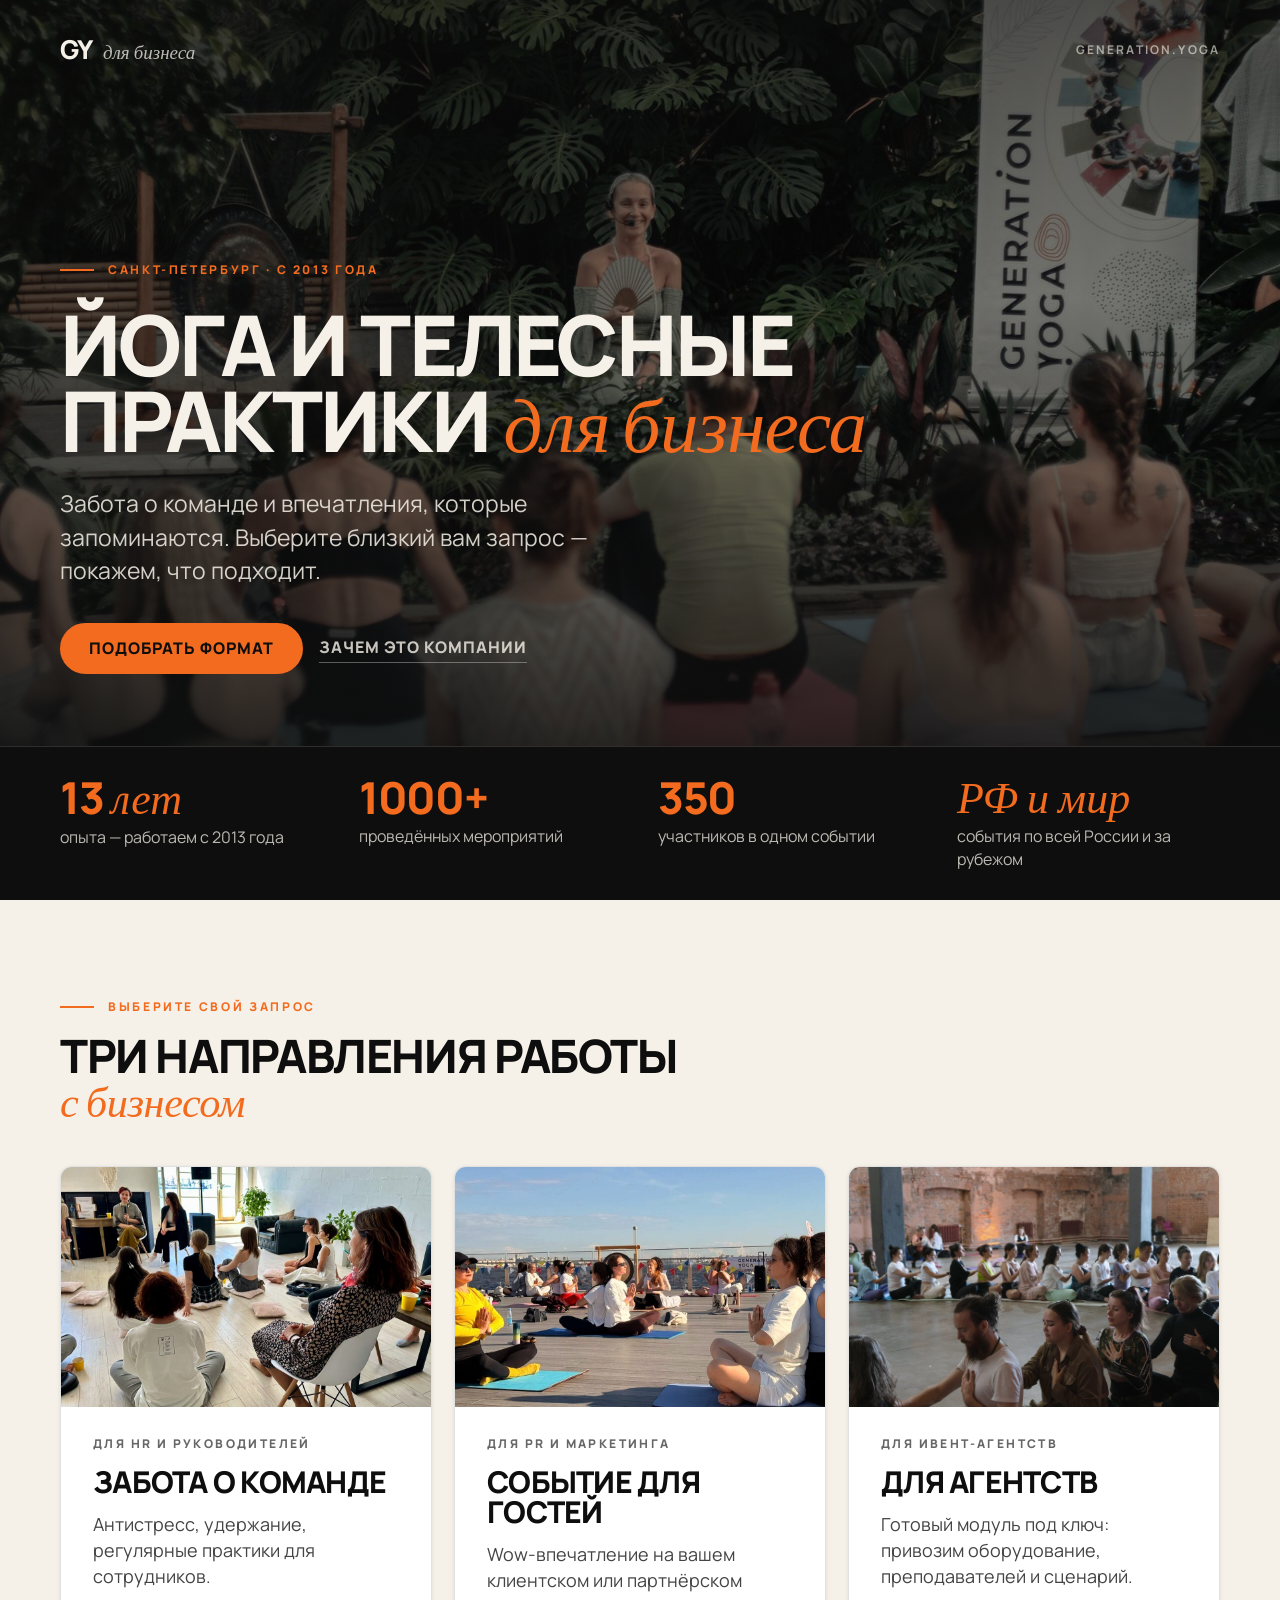
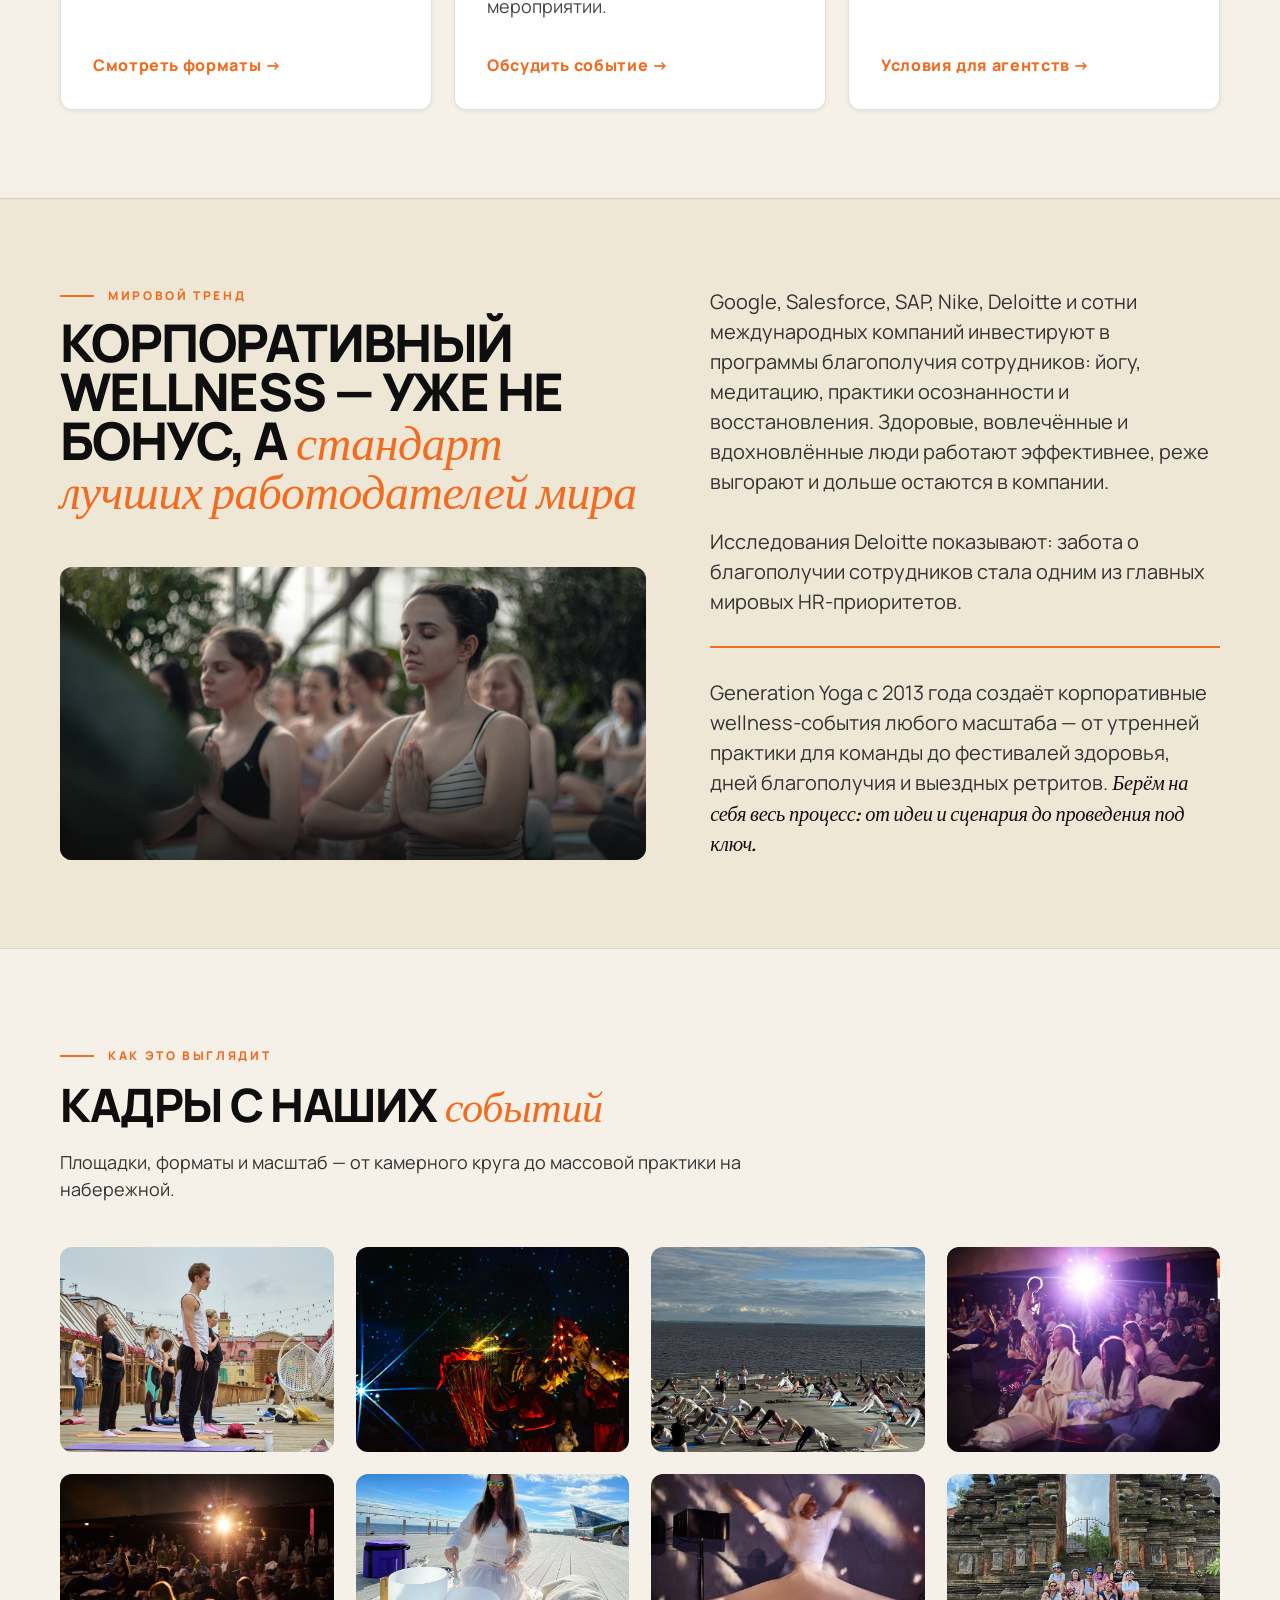
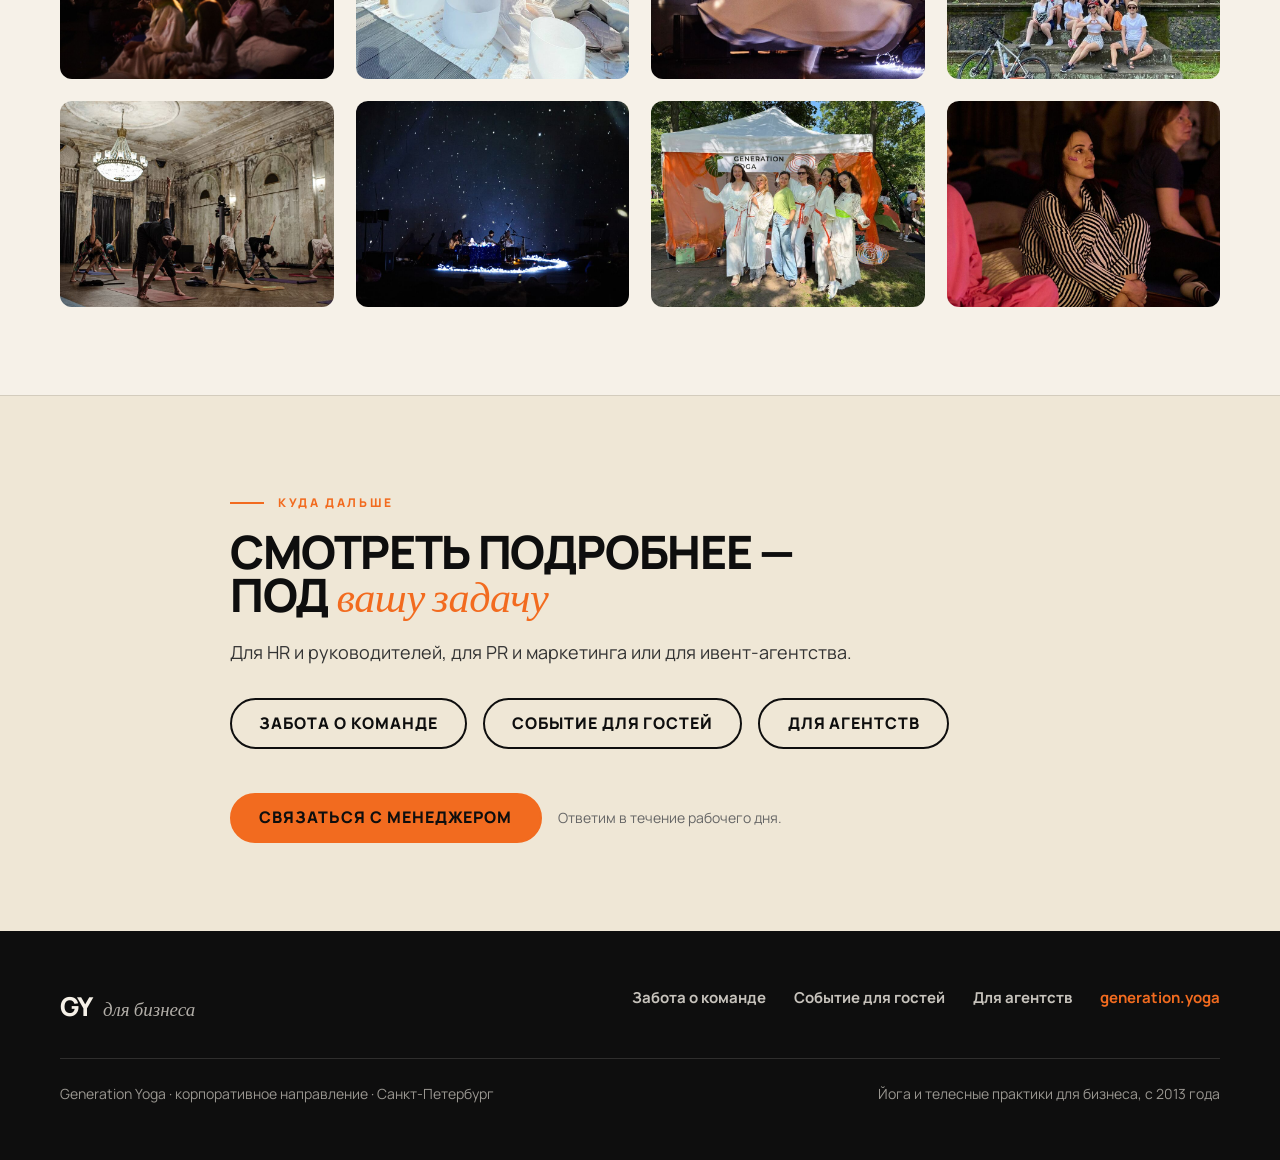
==== commit bcad85ec: "QA по гайду и стандарту: техтеги, контраст на мобиле, вес героев Контраст. В герое /pr надзаголовок " ====
--- a/index.html
+++ b/index.html
@@ -7,19 +7,31 @@
   <meta name="description" content="Йога и телесные практики для бизнеса: забота о команде, впечатления для клиентов, готовый модуль для ивент-агентств. Санкт-Петербург, с 2013 года.">
   <link rel="icon" href="favicon.ico" sizes="any">
   <link rel="apple-touch-icon" href="apple-touch-icon.png">
+  <link rel="canonical" href="https://corporate.generation.yoga/">
+  <meta property="og:type" content="website">
+  <meta property="og:site_name" content="Generation Yoga для бизнеса">
+  <meta property="og:locale" content="ru_RU">
+  <meta property="og:url" content="https://corporate.generation.yoga/">
+  <meta property="og:title" content="Generation Yoga для бизнеса — йога и телесные практики">
+  <meta property="og:description" content="Йога и телесные практики для бизнеса: забота о команде, впечатления для клиентов, готовый модуль для ивент-агентств. Санкт-Петербург, с 2013 года.">
+  <meta property="og:image" content="https://corporate.generation.yoga/assets/og/og-index.jpg">
+  <meta property="og:image:width" content="1200">
+  <meta property="og:image:height" content="630">
+  <meta name="twitter:card" content="summary_large_image">
   <link rel="preconnect" href="https://fonts.googleapis.com">
   <link rel="preconnect" href="https://fonts.gstatic.com" crossorigin>
   <link href="https://fonts.googleapis.com/css2?family=Fraunces:ital,opsz,wght@0,9..144,400;0,9..144,500;1,9..144,400;1,9..144,500&family=Manrope:wght@400..800&display=swap" rel="stylesheet">
   <link rel="stylesheet" href="assets/css/site.css">
 </head>
 <body>
-  <main>
+  <a class="skip-link" href="#main">К содержимому</a>
+  <main id="main">
     <!-- ПЕРВЫЙ ЭКРАН: герой + полоса доверия, ровно в высоту окна -->
     <div class="first-screen">
     <!-- ГЕРОЙ -->
     <section class="hero hero--home" id="hero">
       <div class="hero__media">
-        <img src="assets/img/yoga-orangery.jpg" alt="Практика в оранжерее: ведущая с веером перед группой среди тропической зелени">
+        <img src="assets/img/yoga-orangery.jpg" srcset="assets/img/yoga-orangery-900.jpg 900w, assets/img/yoga-orangery.jpg 1600w" sizes="100vw" fetchpriority="high" alt="Практика в оранжерее: ведущая с веером перед группой среди тропической зелени">
       </div>
 
       <div class="hero__top">
--- a/assets/css/site.css
+++ b/assets/css/site.css
@@ -64,6 +64,17 @@
 button { font: inherit; color: inherit; cursor: pointer; border: none; background: none; }
 :focus-visible { outline: 2px solid var(--accent); outline-offset: 3px; border-radius: 2px; }
 
+/* Скип-линк: не виден мышью, выезжает при табуляции первым элементом. */
+.skip-link {
+  position: absolute; left: -9999px; top: 0; z-index: 100;
+  font-family: var(--font-ui); font-weight: 800; font-size: var(--t-small);
+  text-transform: uppercase; letter-spacing: .06em;
+}
+.skip-link:focus {
+  left: 12px; top: 12px; padding: 12px 18px; border-radius: var(--radius-s);
+  background: var(--accent); color: var(--paper);
+}
+
 /* Ссылки заданы явно — браузерных синих и подчёркнутых на сайте нет. */
 a { color: var(--accent); text-decoration: none; transition: all .15s ease; }
 a:hover { color: var(--accent-d); }
@@ -96,6 +107,15 @@
   color: var(--accent);
   font-size: .92em;
 }
+/* Стандарт: акцент в 1–3 слова не разрывается переносом. Но только от 601px:
+   на узком экране строка короче самого акцента, и nowrap выдавливал заголовок
+   за экран (проверено на /pr — «у организаторов» уезжало на 36px). Ниже 600px
+   перенос внутри акцента — меньшее зло, чем обрезанный текст. */
+@media (min-width: 601px) {
+  h1 em, h2 em, h3 em, h1 .serif, h2 .serif, h3 .serif { white-space: nowrap; }
+  /* Прогоны длиннее трёх слов nowrap не получают — стандарт это оговаривает. */
+  .hero--hr h1 em, .h2--lg em { white-space: normal; }
+}
 /* В абзаце курсив — тем же цветом, что и текст: оранжевый там спорит с кнопкой. */
 p em, p .serif, li em { color: inherit; font-size: 1.02em; }
 /* Точечные исключения. Селектор с `p` — чтобы перебить правило выше по специфичности. */
@@ -252,6 +272,19 @@
    При центре в кадр попадали вода и небо, а практика срезалась нижней
    кромкой. 70% поднимают кадр: люди целиком, вода — узкой полосой сверху. */
 .hero--home .hero__media img { object-position: center 70%; }
+
+/* На узком экране текстовый блок занимает всю ширину: радиальный подтон,
+   рассчитанный на левую треть, до надзаголовка не достаёт, и на светлом
+   кадре (/pr — стеклянная кровля) он падал до контраста ~2:1. Здесь кадр
+   всё равно не «открыт справа», так что вуаль усиливаем по всей ширине. */
+@media (max-width: 900px) {
+  .hero__media::before {
+    background: radial-gradient(150% 105% at 50% 45%, rgba(14,14,14,.74), transparent 82%);
+  }
+  .hero__media::after {
+    background: linear-gradient(180deg, rgba(14,14,14,.66) 0%, rgba(14,14,14,.5) 38%, rgba(14,14,14,.9) 100%);
+  }
+}
 .hero__top { position: relative; z-index: 3; padding-block: 30px; }
 .hero__top .header-row { min-height: 0; }
 .hero__inner {
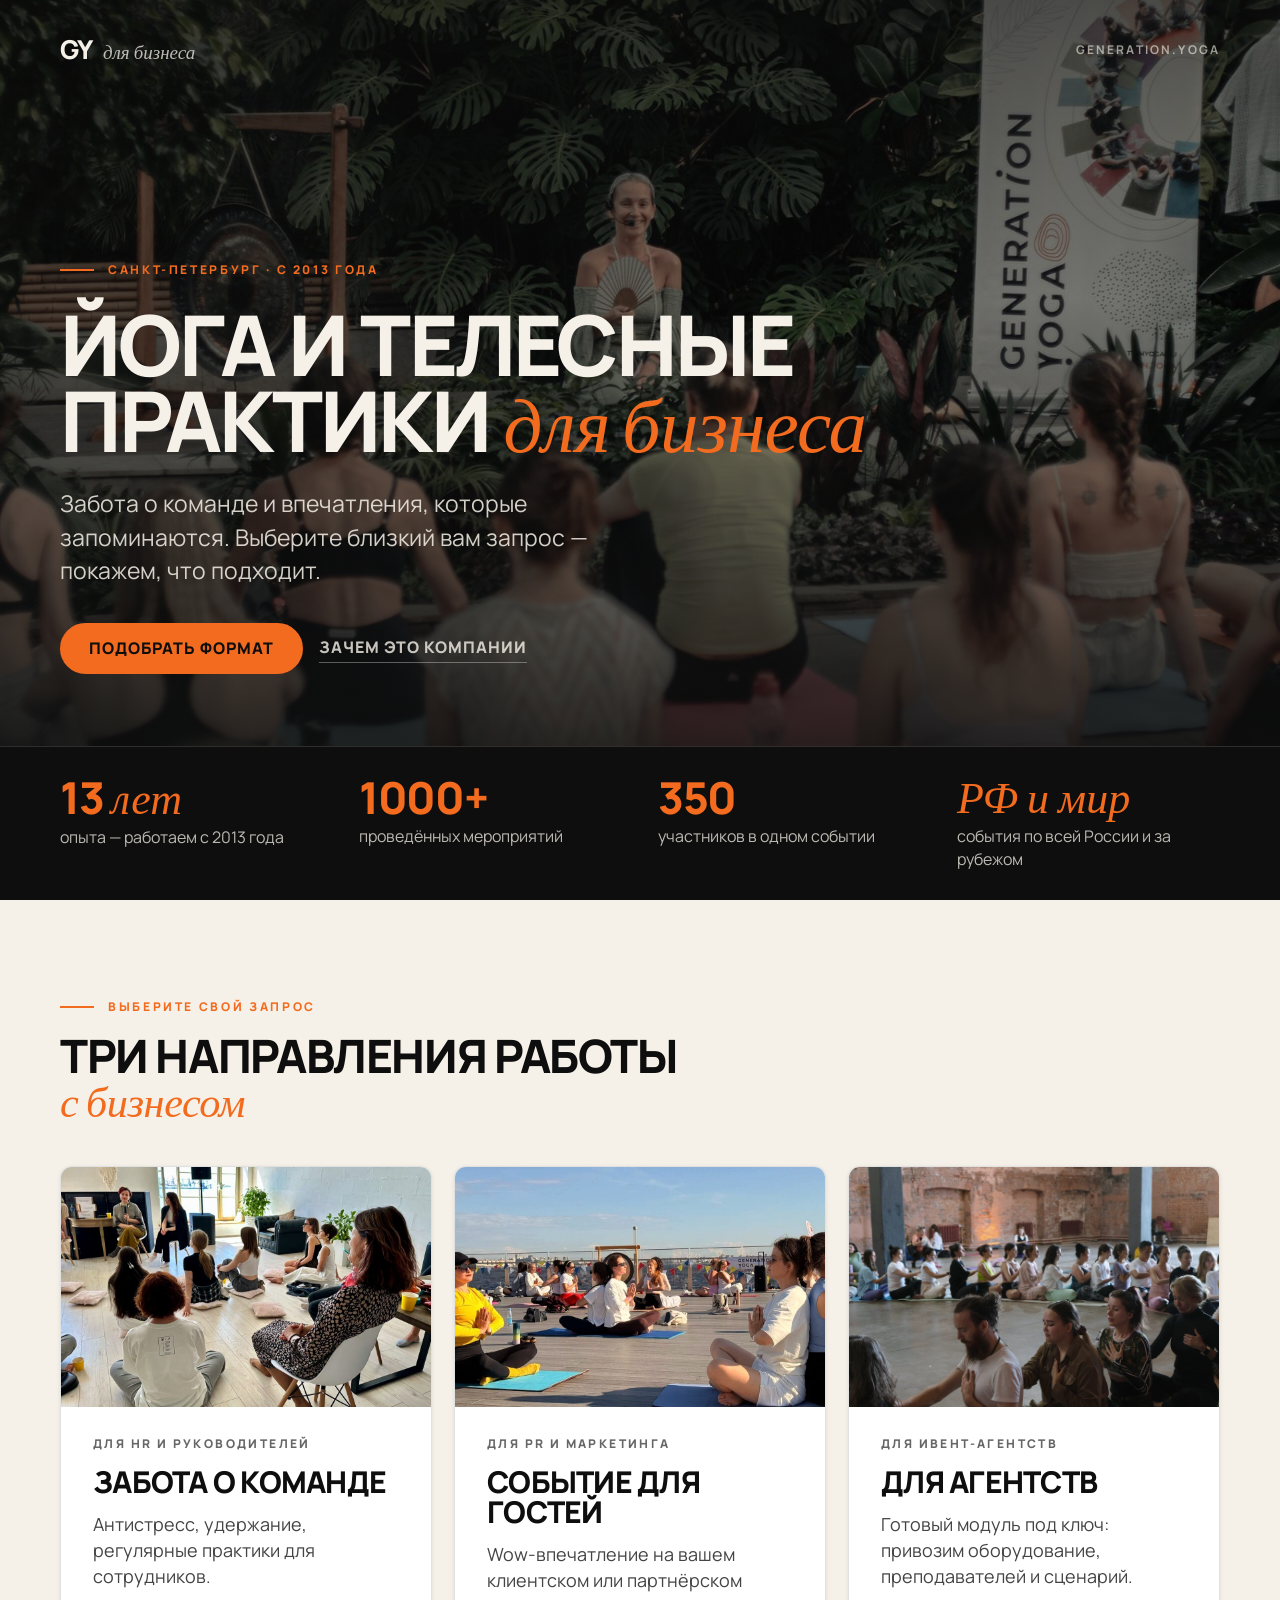
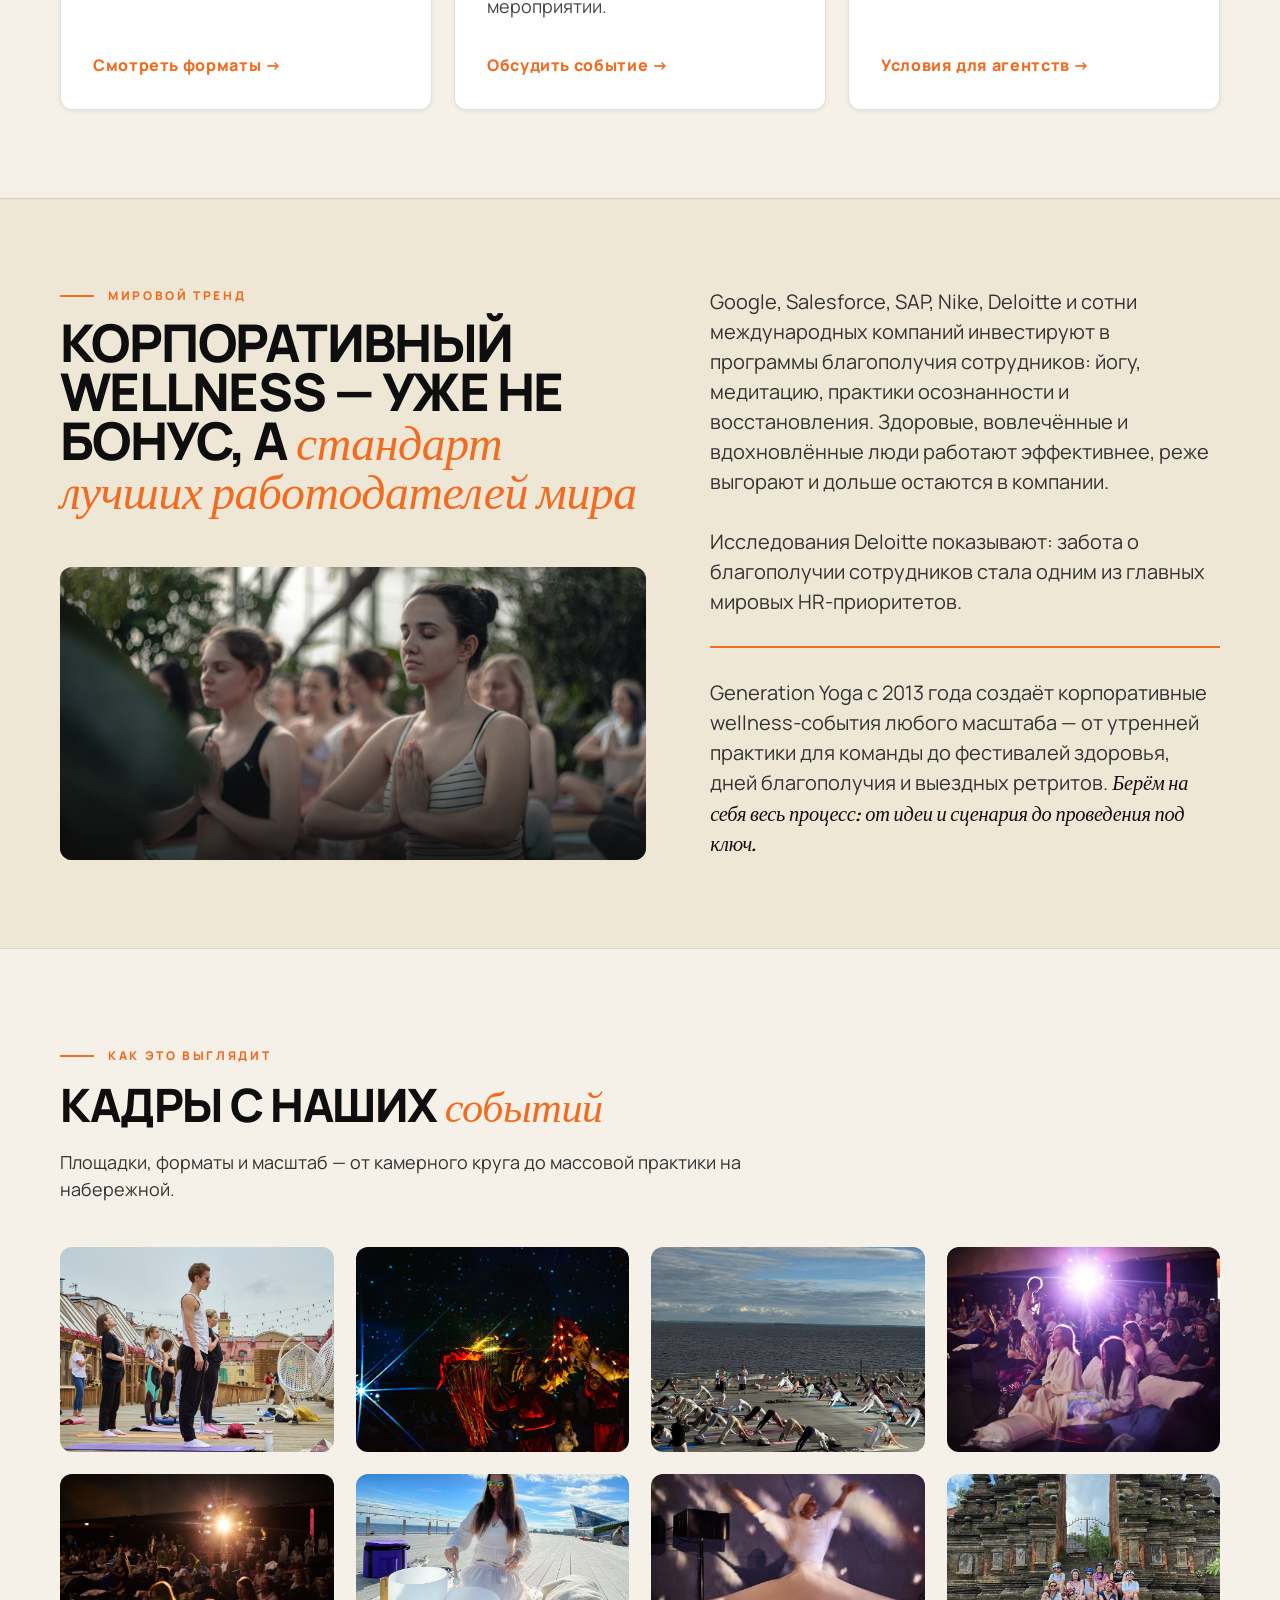
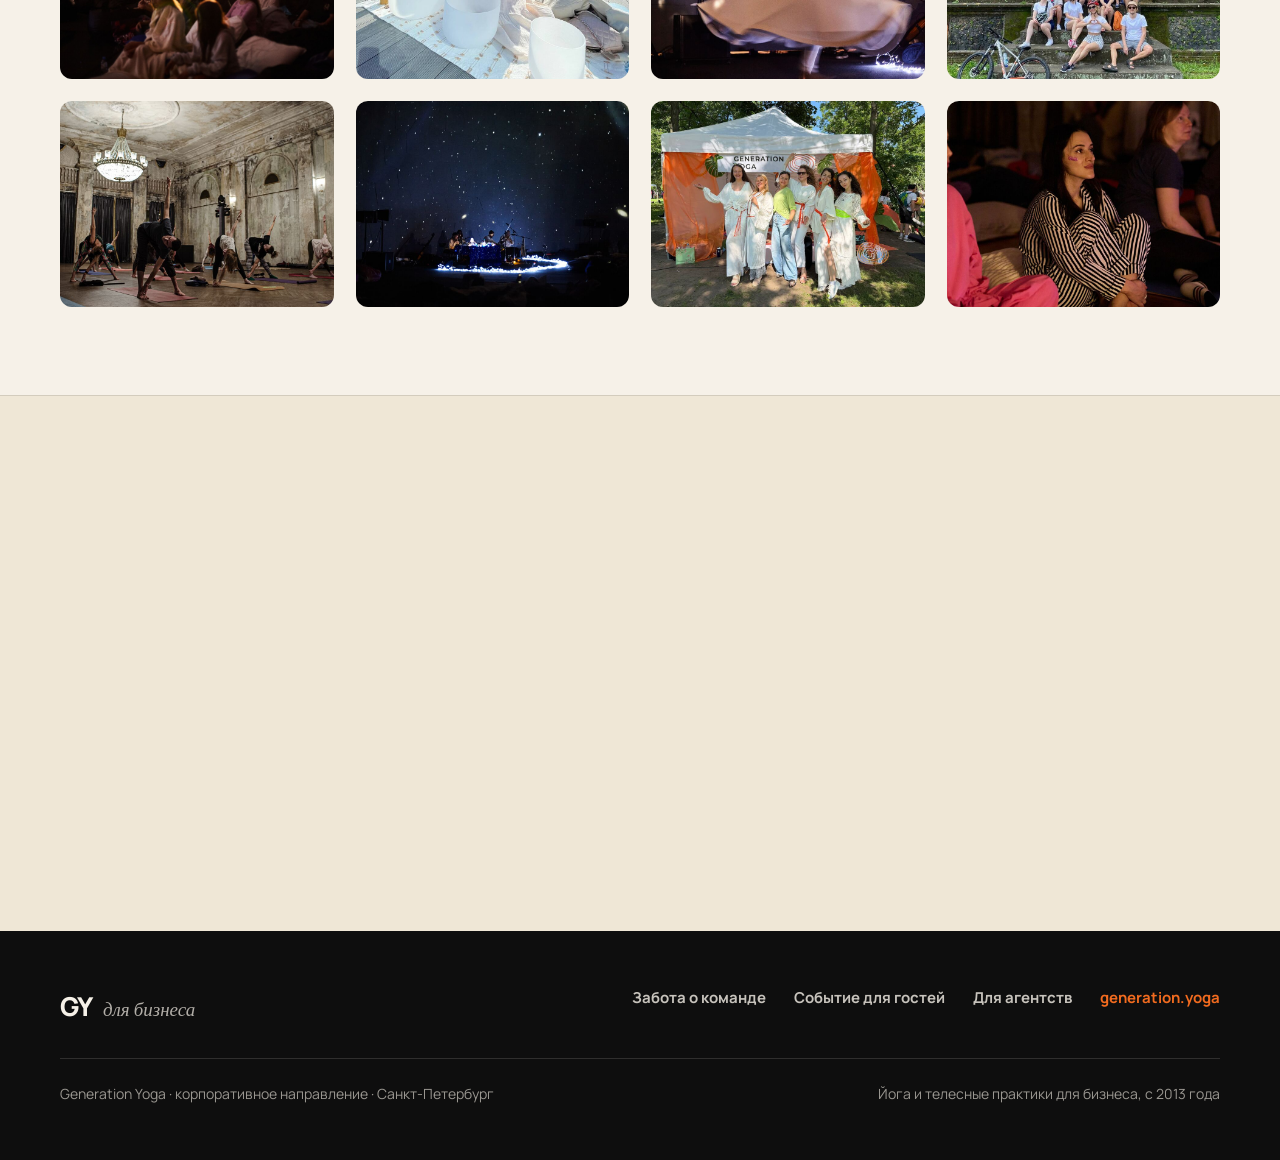
==== commit 76a6468f: "Контент не зависит от JS + честный кадр героя на /hr Блоки с анимацией появления были прописаны как " ====
--- a/index.html
+++ b/index.html
@@ -3,6 +3,7 @@
 <head>
   <meta charset="utf-8">
   <meta name="viewport" content="width=device-width, initial-scale=1">
+  <script>document.documentElement.className += " js";</script>
   <title>Generation Yoga для бизнеса — йога и телесные практики</title>
   <meta name="description" content="Йога и телесные практики для бизнеса: забота о команде, впечатления для клиентов, готовый модуль для ивент-агентств. Санкт-Петербург, с 2013 года.">
   <link rel="icon" href="favicon.ico" sizes="any">
--- a/assets/css/site.css
+++ b/assets/css/site.css
@@ -624,8 +624,12 @@
 }
 
 /* --- появление секций ---------------------------------------------------- */
-.reveal { opacity: 0; transform: translateY(28px); transition: opacity .7s var(--ease), transform .7s var(--ease); }
-.reveal.is-visible { opacity: 1; transform: none; }
+/* Прячем блок только если JS жив и сможет его показать: класс .js ставит
+   инлайновый скрипт в <head>. Иначе при любой осечке со скриптом —
+   блокировщик, обрыв, ошибка в консоли — половина страницы остаётся
+   невидимой, и выглядит это как «не загрузились фото». */
+.js .reveal { opacity: 0; transform: translateY(28px); transition: opacity .7s var(--ease), transform .7s var(--ease); }
+.js .reveal.is-visible { opacity: 1; transform: none; }
 .reveal[data-delay="1"] { transition-delay: .08s; }
 .reveal[data-delay="2"] { transition-delay: .16s; }
 .reveal[data-delay="3"] { transition-delay: .24s; }
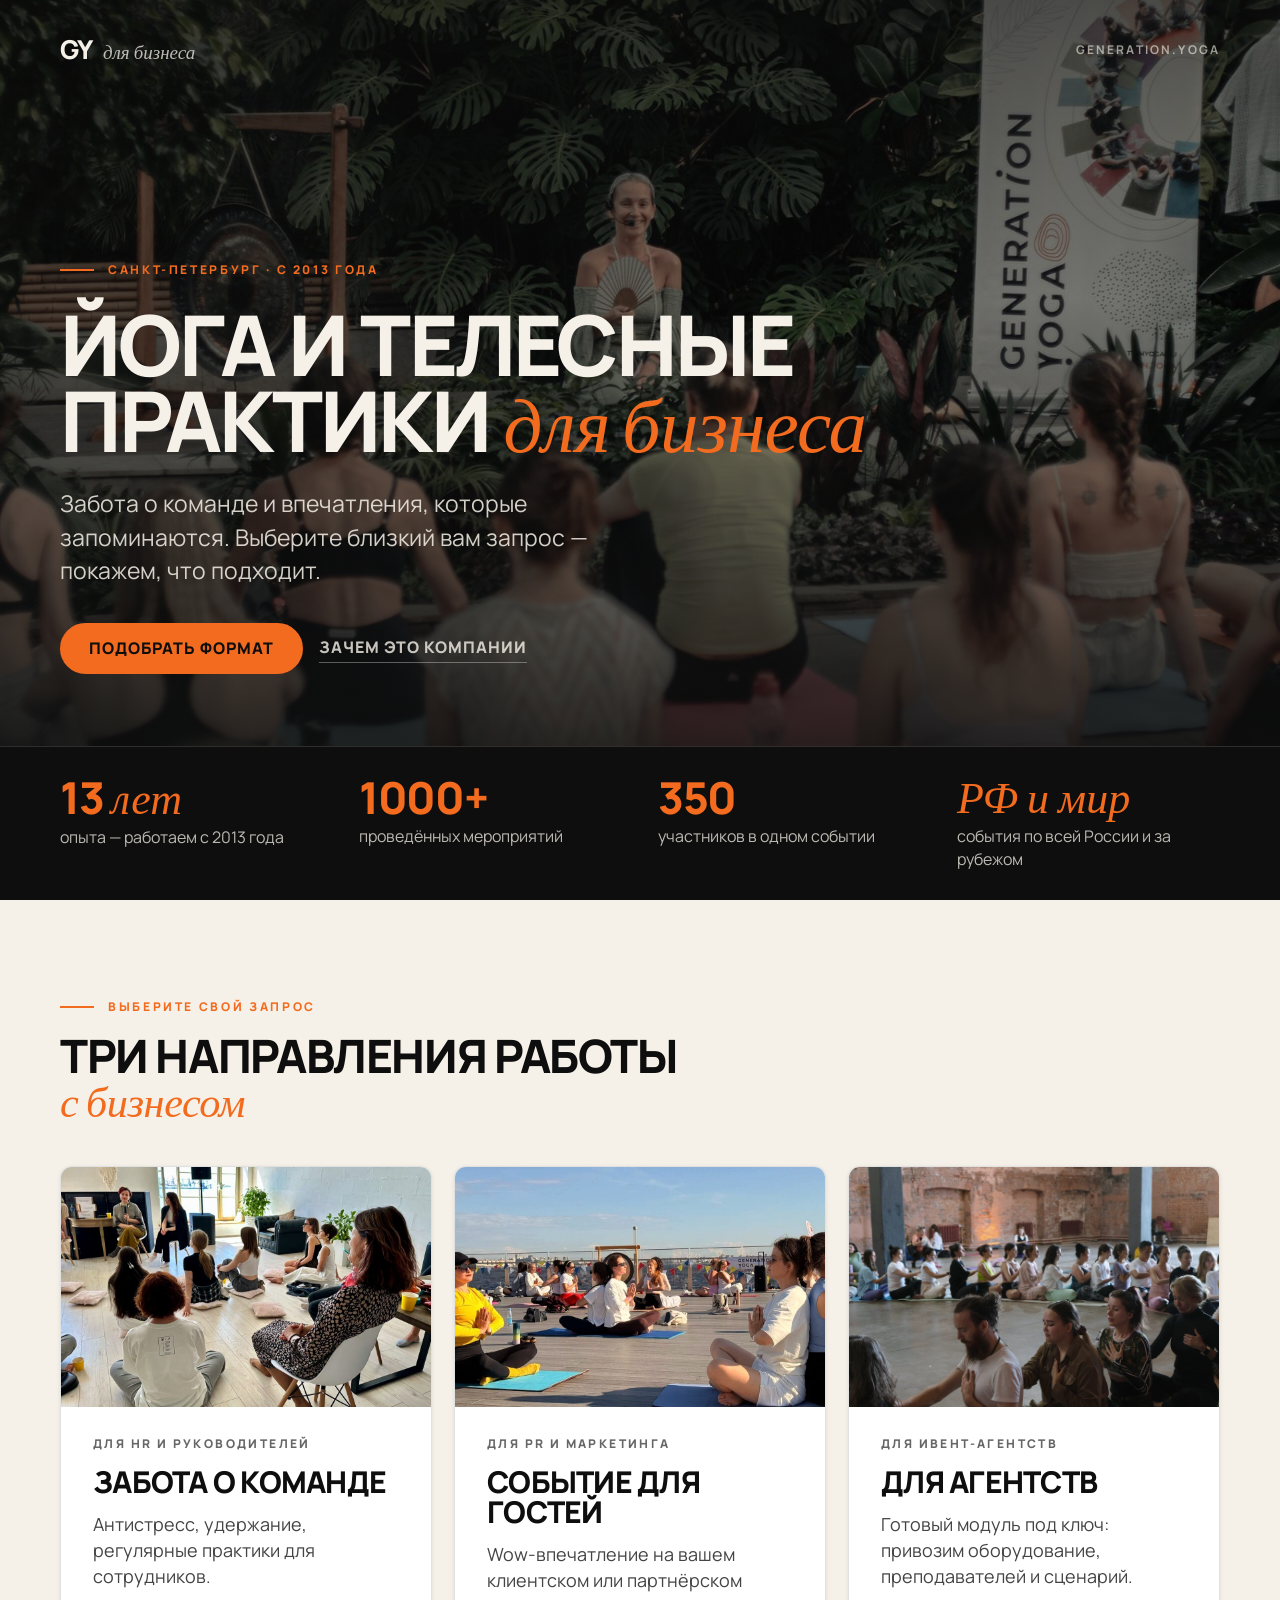
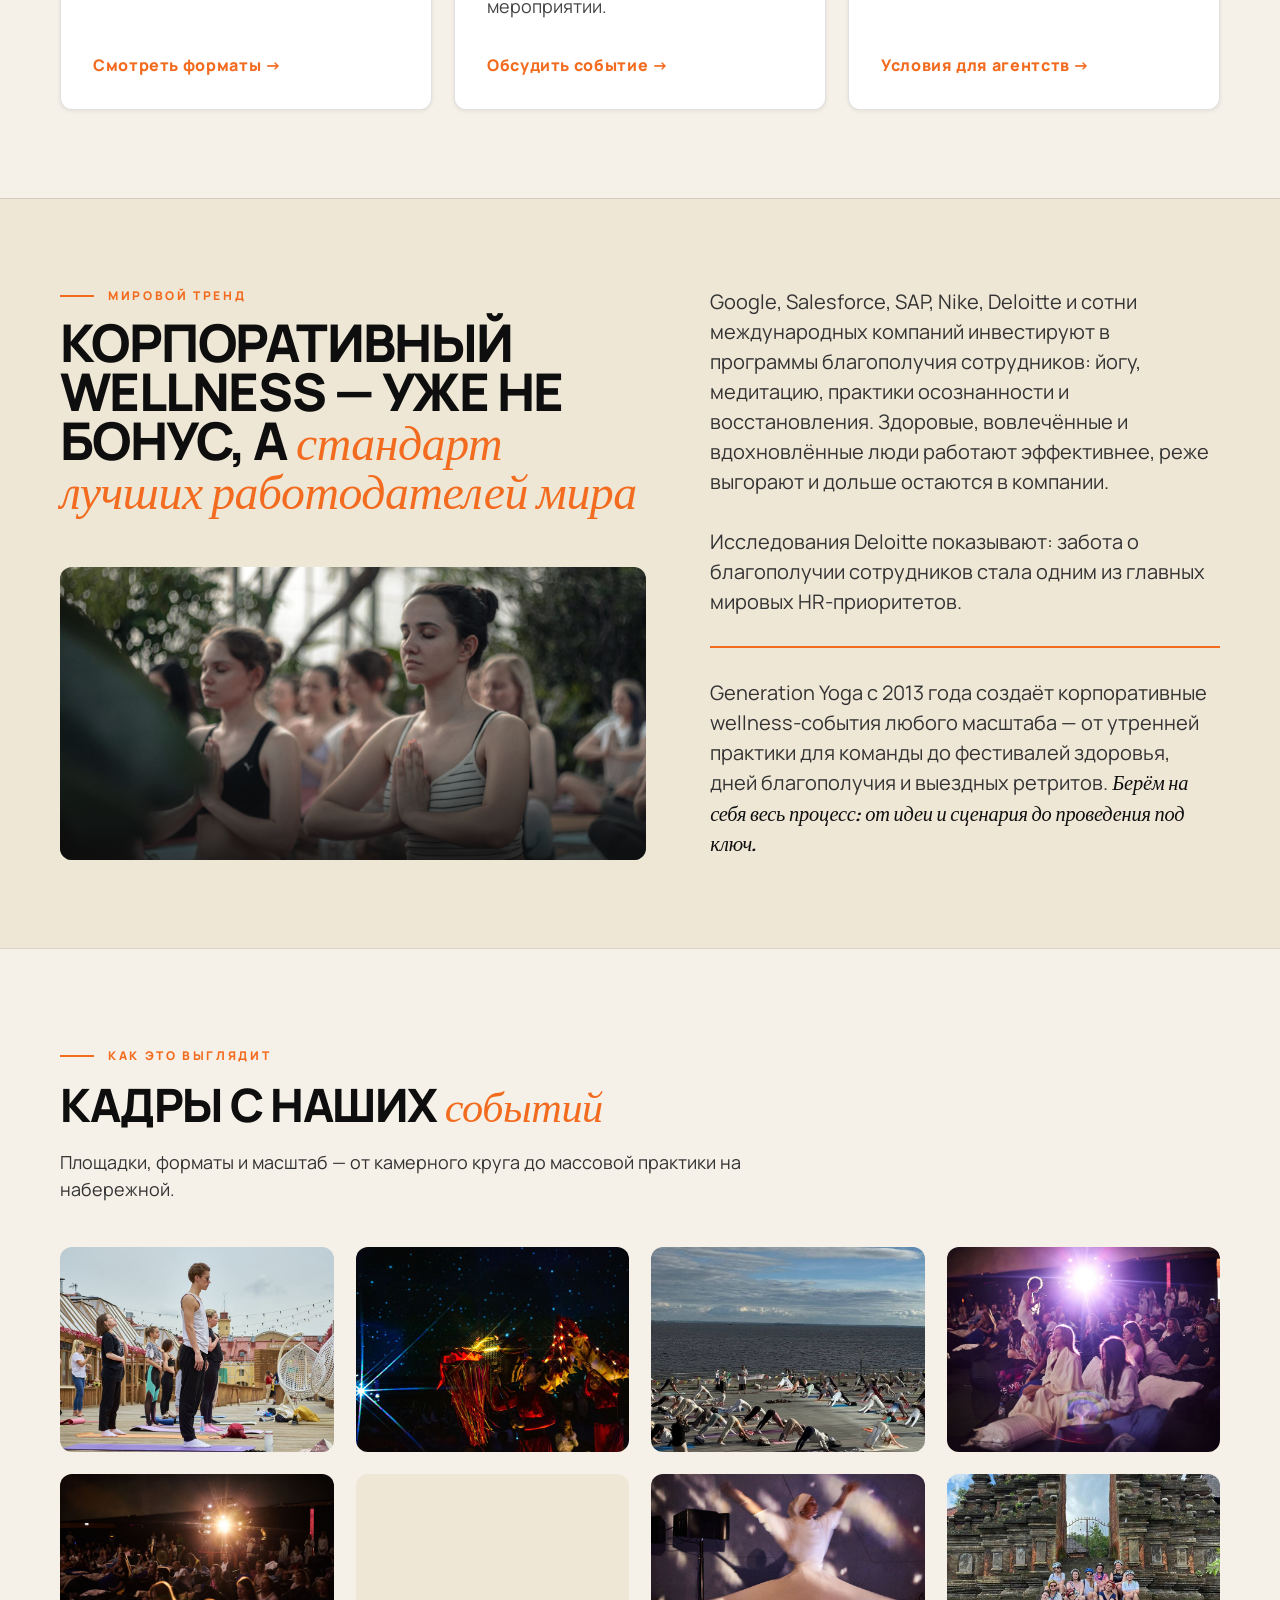
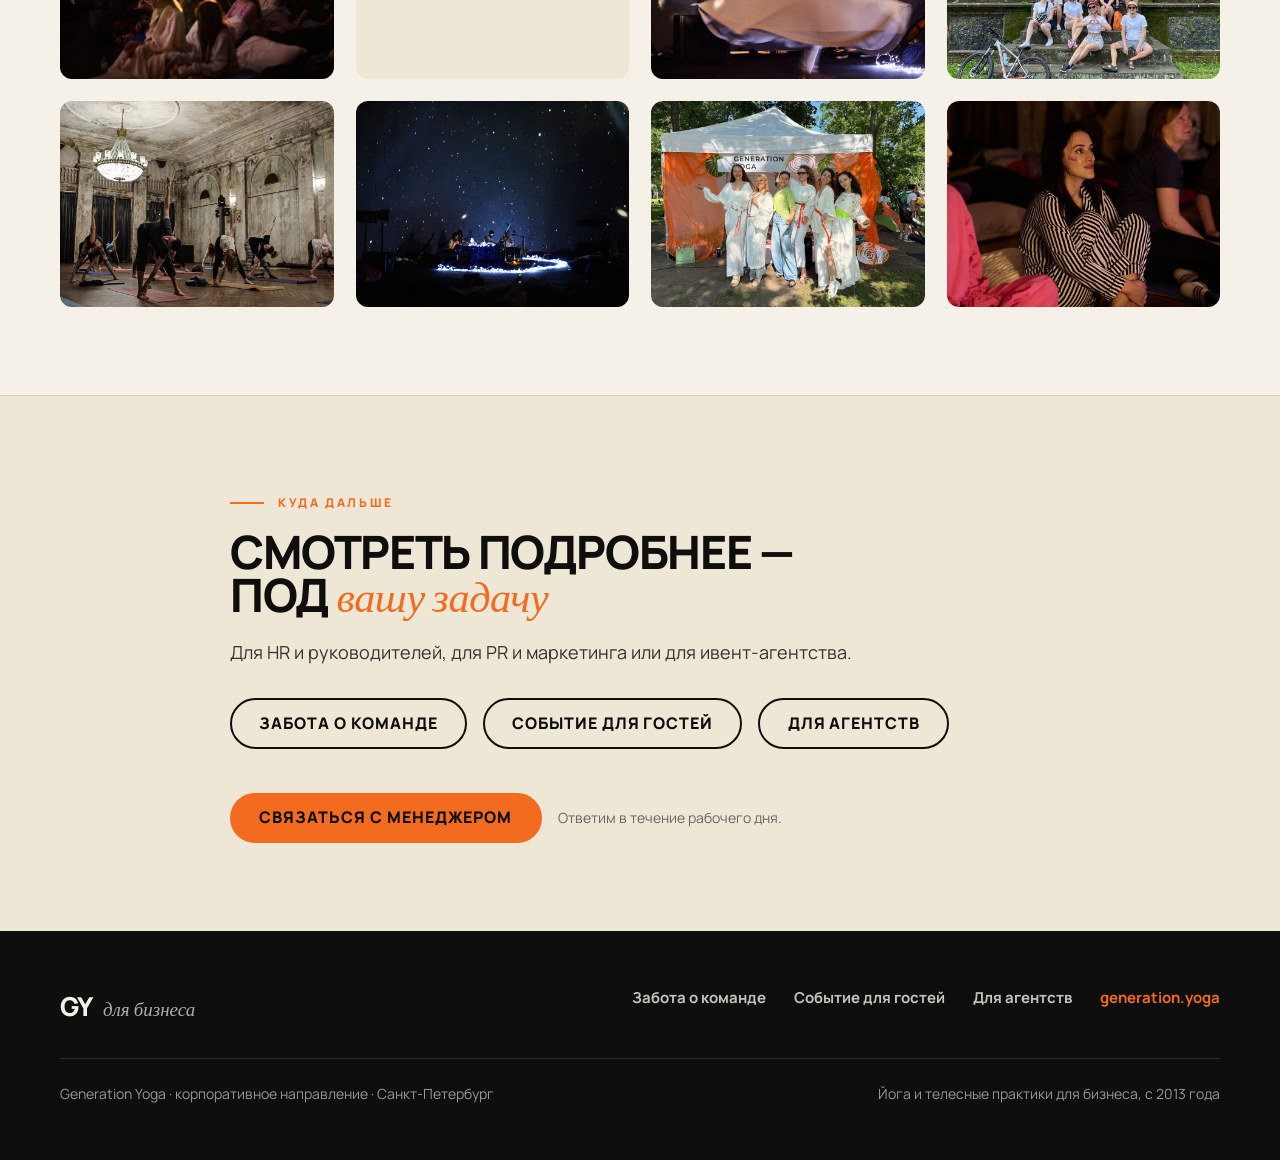
==== commit 2cb34934: "Мобильные мелочи из чек-листа и чистка неиспользуемых кадров Ленивая загрузка была только на главной" ====
--- a/index.html
+++ b/index.html
@@ -76,7 +76,7 @@
 
         <div class="cards cards--3 is-observe reveal">
           <a class="card" href="hr/" data-cta="cross:hr">
-            <figure class="card__photo"><img src="assets/img/office-circle.jpg" alt="Практика для команды прямо в офисе: сотрудники сидят кругом"></figure>
+            <figure class="card__photo"><img src="assets/img/office-circle.jpg" alt="Практика для команды прямо в офисе: сотрудники сидят кругом" loading="lazy" decoding="async"></figure>
             <div class="card__body">
               <span class="tag">Для HR и руководителей</span>
               <h3>Забота о команде</h3>
@@ -86,7 +86,7 @@
           </a>
 
           <a class="card" href="pr/" data-cta="cross:pr">
-            <figure class="card__photo"><img src="assets/img/lakhta-rooftop.jpg" alt="Гости на практике на террасе у залива, вид на город"></figure>
+            <figure class="card__photo"><img src="assets/img/lakhta-rooftop.jpg" alt="Гости на практике на террасе у залива, вид на город" loading="lazy" decoding="async"></figure>
             <div class="card__body">
               <span class="tag">Для PR и маркетинга</span>
               <h3>Событие для гостей</h3>
@@ -96,7 +96,7 @@
           </a>
 
           <a class="card" href="agency/" data-cta="cross:agency">
-            <figure class="card__photo"><img src="assets/img/mass-practice-hall.jpg" alt="Массовая практика в большом зале: десятки участников на ковриках"></figure>
+            <figure class="card__photo"><img src="assets/img/mass-practice-hall.jpg" alt="Массовая практика в большом зале: десятки участников на ковриках" loading="lazy" decoding="async"></figure>
             <div class="card__body">
               <span class="tag">Для ивент-агентств</span>
               <h3>Для агентств</h3>
@@ -114,7 +114,7 @@
         <div class="is-observe reveal">
           <span class="eyebrow">Мировой тренд</span>
           <h2 class="h2--lg mt-s">Корпоративный wellness — уже не бонус, а <em>стандарт лучших работодателей мира</em></h2>
-          <figure class="figure figure--tall"><img src="assets/img/relax-closeup.jpg" alt="Крупный план: участницы практики с закрытыми глазами в намасте"></figure>
+          <figure class="figure figure--tall"><img src="assets/img/relax-closeup.jpg" alt="Крупный план: участницы практики с закрытыми глазами в намасте" loading="lazy" decoding="async"></figure>
         </div>
 
         <div class="is-observe reveal" data-delay="1">
@@ -135,18 +135,18 @@
           <p>Площадки, форматы и масштаб — от камерного круга до массовой практики на набережной.</p>
         </div>
         <div class="gallery is-observe reveal">
-          <figure><img src="assets/img/rooftop-group.jpg" alt="Практика на городской крыше с гирляндами" loading="lazy"></figure>
-          <figure><img src="assets/img/fire-dome.jpg" alt="Огненное шоу под куполом звёздного неба" loading="lazy"></figure>
-          <figure><img src="assets/img/embankment-mass.jpg" alt="Массовая практика на набережной у залива" loading="lazy"></figure>
-          <figure><img src="assets/img/evening-lounge.jpg" alt="Вечернее событие: гости на подушках в свете софитов" loading="lazy"></figure>
-          <figure><img src="assets/img/sound-hall.jpg" alt="Релакс-практика в тёмном зале: гости под пледами и световая установка" loading="lazy"></figure>
-          <figure><img src="assets/img/bowls-sunlight.jpg" alt="Поющие чаши на солнечной террасе у воды" loading="lazy"></figure>
-          <figure><img src="assets/img/sufi-dance.jpg" alt="Суфийское кружение в белом на тёмной сцене" loading="lazy"></figure>
-          <figure><img src="assets/img/yoga-tour.jpg" alt="Группа йога-тура у древнего храма" loading="lazy"></figure>
-          <figure><img src="assets/img/ballroom-yoga.jpg" alt="Практика в старинном зале с люстрой" loading="lazy"></figure>
-          <figure><img src="assets/img/planetarium-circle.jpg" alt="Музыканты в светящемся круге под звёздным куполом" loading="lazy"></figure>
-          <figure><img src="assets/img/festival-tent.jpg" alt="Команда Generation Yoga у шатра на городском фестивале" loading="lazy"></figure>
-          <figure><img src="assets/img/cozy-talk.jpg" alt="Камерная встреча: участницы слушают ведущую" loading="lazy"></figure>
+          <figure><img src="assets/img/rooftop-group.jpg" alt="Практика на городской крыше с гирляндами" loading="lazy" decoding="async"></figure>
+          <figure><img src="assets/img/fire-dome.jpg" alt="Огненное шоу под куполом звёздного неба" loading="lazy" decoding="async"></figure>
+          <figure><img src="assets/img/embankment-mass.jpg" alt="Массовая практика на набережной у залива" loading="lazy" decoding="async"></figure>
+          <figure><img src="assets/img/evening-lounge.jpg" alt="Вечернее событие: гости на подушках в свете софитов" loading="lazy" decoding="async"></figure>
+          <figure><img src="assets/img/sound-hall.jpg" alt="Релакс-практика в тёмном зале: гости под пледами и световая установка" loading="lazy" decoding="async"></figure>
+          <figure><img src="assets/img/bowls-sunlight.jpg" alt="Поющие чаши на солнечной террасе у воды" loading="lazy" decoding="async"></figure>
+          <figure><img src="assets/img/sufi-dance.jpg" alt="Суфийское кружение в белом на тёмной сцене" loading="lazy" decoding="async"></figure>
+          <figure><img src="assets/img/yoga-tour.jpg" alt="Группа йога-тура у древнего храма" loading="lazy" decoding="async"></figure>
+          <figure><img src="assets/img/ballroom-yoga.jpg" alt="Практика в старинном зале с люстрой" loading="lazy" decoding="async"></figure>
+          <figure><img src="assets/img/planetarium-circle.jpg" alt="Музыканты в светящемся круге под звёздным куполом" loading="lazy" decoding="async"></figure>
+          <figure><img src="assets/img/festival-tent.jpg" alt="Команда Generation Yoga у шатра на городском фестивале" loading="lazy" decoding="async"></figure>
+          <figure><img src="assets/img/cozy-talk.jpg" alt="Камерная встреча: участницы слушают ведущую" loading="lazy" decoding="async"></figure>
         </div>
       </div>
     </section>
@@ -202,11 +202,12 @@
 
           <div class="field">
             <label for="m-name">Как вас зовут</label>
-            <input id="m-name" name="name" type="text" autocomplete="name" placeholder="Имя" required>
+            <input id="m-name" name="name" type="text" autocomplete="name" placeholder="Имя" minlength="2" pattern=".{2,}" data-error="Напишите, как к вам обращаться" required>
           </div>
           <div class="field">
             <label for="m-contact">Удобный канал связи</label>
-            <input id="m-contact" name="contact" type="text" placeholder="Telegram, почта или телефон" required>
+            <input id="m-contact" name="contact" type="text" placeholder="Telegram, почта или телефон"
+                   pattern="(?:\+?\d[\d\s\(\)\.\-]{7,17}|@[A-Za-z0-9_]{4,32}|(?:https?:\/\/)?t\.me\/[A-Za-z0-9_]{4,32}|[^@\s]+@[^@\s\.]+\.[A-Za-z]{2,})" data-error="Оставьте телеграм (@ник), почту или телефон — иначе нам некуда ответить" required>
           </div>
           <div class="field">
             <label for="m-about">Задача</label>
@@ -218,7 +219,8 @@
           <input type="hidden" data-track="utm_campaign" name="utm_campaign">
           <input type="hidden" data-track="id" name="ref_id">
 
-          <label class="consent"><input type="checkbox" name="consent" required> <span>Даю согласие на обработку персональных данных (<a href="privacy/">политика</a>)</span></label>
+          <label class="consent"><input type="checkbox" name="policy" required> <span>Ознакомлен(-а) с <a href="privacy/">политикой конфиденциальности</a></span></label>
+          <label class="consent"><input type="checkbox" name="consent" required> <span>Даю согласие на обработку персональных данных</span></label>
           <button class="btn" type="submit" data-cta="form:manager">Отправить заявку</button>
           <span class="form-note form-error" role="alert"></span>
         </div>
--- a/assets/css/site.css
+++ b/assets/css/site.css
@@ -48,7 +48,15 @@
 
 /* --- reset ------------------------------------------------------------- */
 * { margin: 0; padding: 0; box-sizing: border-box; }
-html { scroll-behavior: smooth; -webkit-text-size-adjust: 100%; }
+html {
+  scroll-behavior: smooth; -webkit-text-size-adjust: 100%;
+  /* Синяя вспышка при тапе — системная, поверх нашего оранжевого
+     она читается как сбой. Гасим и рисуем состояние сами. */
+  -webkit-tap-highlight-color: transparent;
+}
+/* manipulation убирает историческую задержку 300 мс перед кликом:
+   браузер больше не ждёт, не будет ли это двойной тап для зума. */
+a, button, label, summary, input, .btn { touch-action: manipulation; }
 body {
   font-family: var(--font-ui);
   font-size: var(--t-body);
@@ -496,6 +504,9 @@
 .consent { display: flex; gap: 10px; align-items: flex-start; font-size: var(--t-small); color: var(--muted); margin-top: 16px; cursor: pointer; max-width: 54ch; }
 .consent input { width: 15px; height: 15px; padding: 0; margin-top: 3px; accent-color: var(--accent); flex: none; }
 .consent a { text-decoration: underline; }
+/* Согласий два: ознакомление с политикой и обработка ПД. Второе прижимаем
+   к первому, иначе 16px читаются как разрыв между разными блоками. */
+.consent + .consent { margin-top: 8px; }
 .on-ink .consent { color: var(--on-ink-3); }
 .form-ok { display: none; padding: 24px; border: 1px solid var(--accent); border-radius: var(--radius); background: rgba(242,107,31,.08); }
 .form-ok.show { display: block; }
@@ -562,7 +573,13 @@
 .deadline .dot { width: 7px; height: 7px; border-radius: 50%; background: var(--accent); flex: none; }
 
 /* --- футер --------------------------------------------------------------- */
-.site-footer { background: var(--ink); color: var(--on-ink-3); padding-block: clamp(40px, 6vw, 56px); }
+.site-footer {
+  background: var(--ink); color: var(--on-ink-3);
+  padding-block: clamp(40px, 6vw, 56px);
+  /* На айфонах с чёлкой нижняя полоса экрана занята индикатором:
+     без этого последняя строка подвала оказывается под ним. */
+  padding-bottom: calc(clamp(40px, 6vw, 56px) + env(safe-area-inset-bottom, 0px));
+}
 .site-footer .brand { color: var(--paper); }
 .site-footer .brand span { color: rgba(246,241,232,.7); }
 .footer-top { display: flex; justify-content: space-between; gap: 40px; flex-wrap: wrap; align-items: flex-start; }
@@ -738,7 +755,8 @@
 @media (max-width: 900px) {
   .header-cta { display: none; }
   .aud-nav { display: none; }
-  .burger { display: inline-flex; align-items: center; justify-content: center; width: 42px; height: 42px; border: 1px solid var(--hairline); border-radius: 999px; }
+  /* 48px — минимальная зона касания; на 42 попадали не с первого раза. */
+  .burger { display: inline-flex; align-items: center; justify-content: center; width: 48px; height: 48px; border: 1px solid var(--hairline); border-radius: 999px; }
   .site-header.on-ink .burger { border-color: var(--hairline-on-ink); }
   .hero { min-height: 88vh; }
   .hero h1 { max-width: 18ch; }
@@ -758,6 +776,14 @@
     padding: 12px var(--gutter) 20px; gap: 4px;
   }
   .site-header.on-ink .aud-nav.open { background: var(--ink); border-color: var(--hairline-on-ink); }
+  /* Подложка под открытым меню: показывает, что страница ждёт, и даёт
+     куда ткнуть, чтобы закрыть. Ниже шапки (z-index 60), выше контента. */
+  body.nav-open::after {
+    content: ""; position: fixed; inset: 0; z-index: 40;
+    background: rgba(14,14,14,.45);
+  }
+  /* Пока меню открыто, страница под ним не прокручивается. */
+  body.nav-open { overflow: hidden; }
   .aud-nav.open a:not(.btn) { padding: .85em 1em; font-size: .8125rem; letter-spacing: .07em; }
   .aud-nav.open .header-cta { display: inline-flex; margin: 8px 0 0; justify-content: center; }
 }
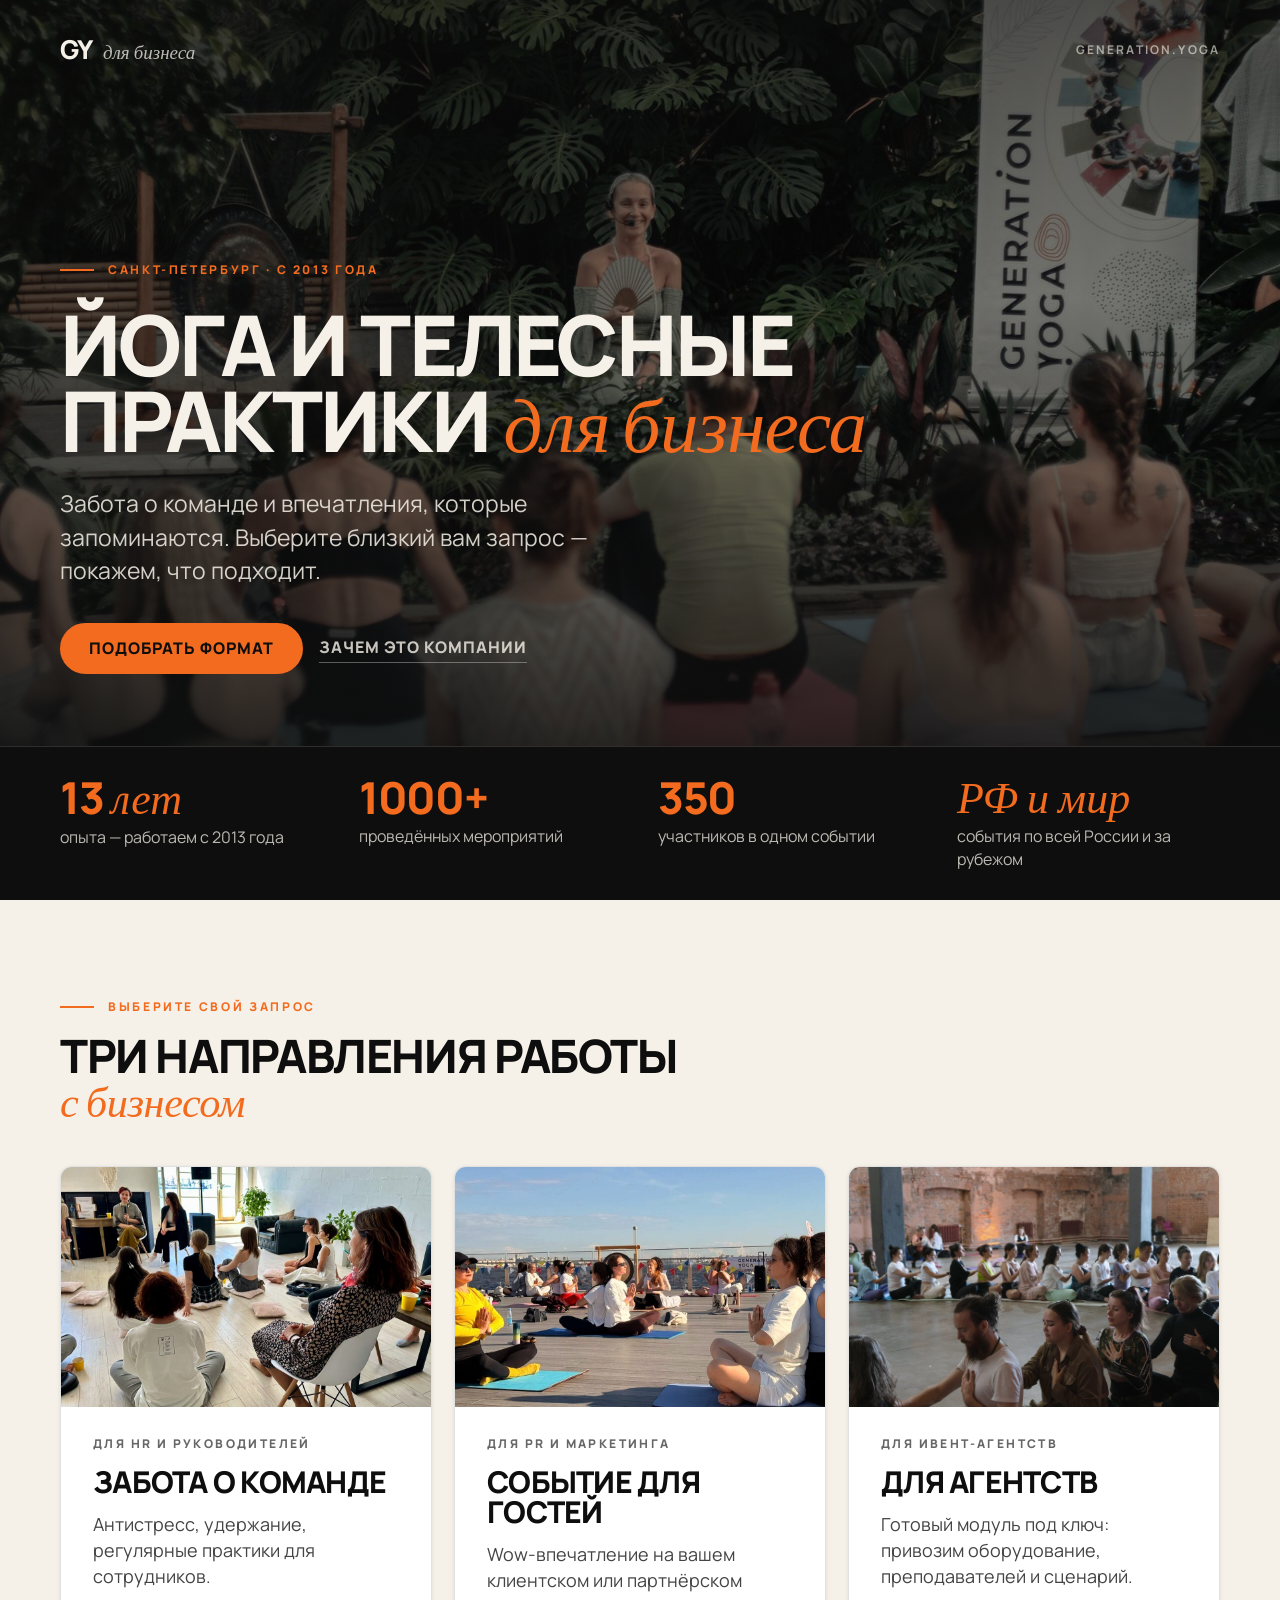
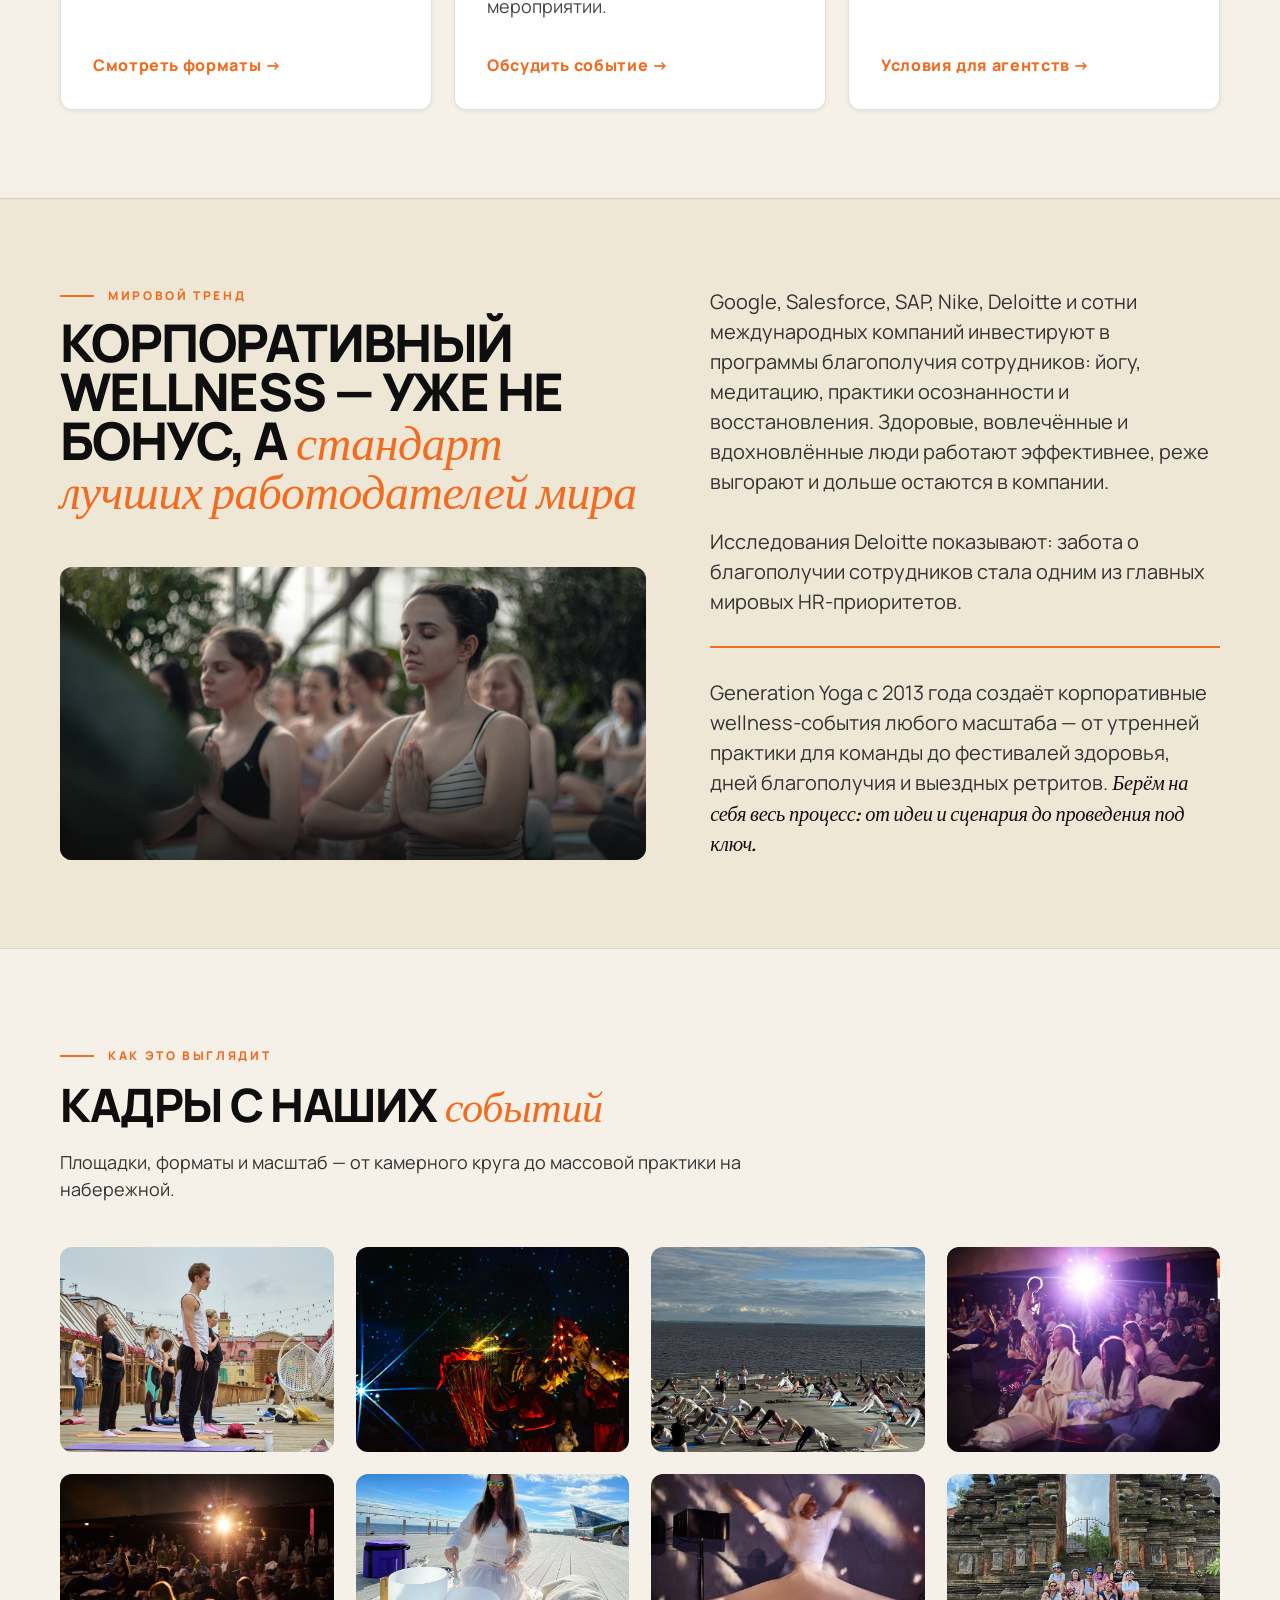
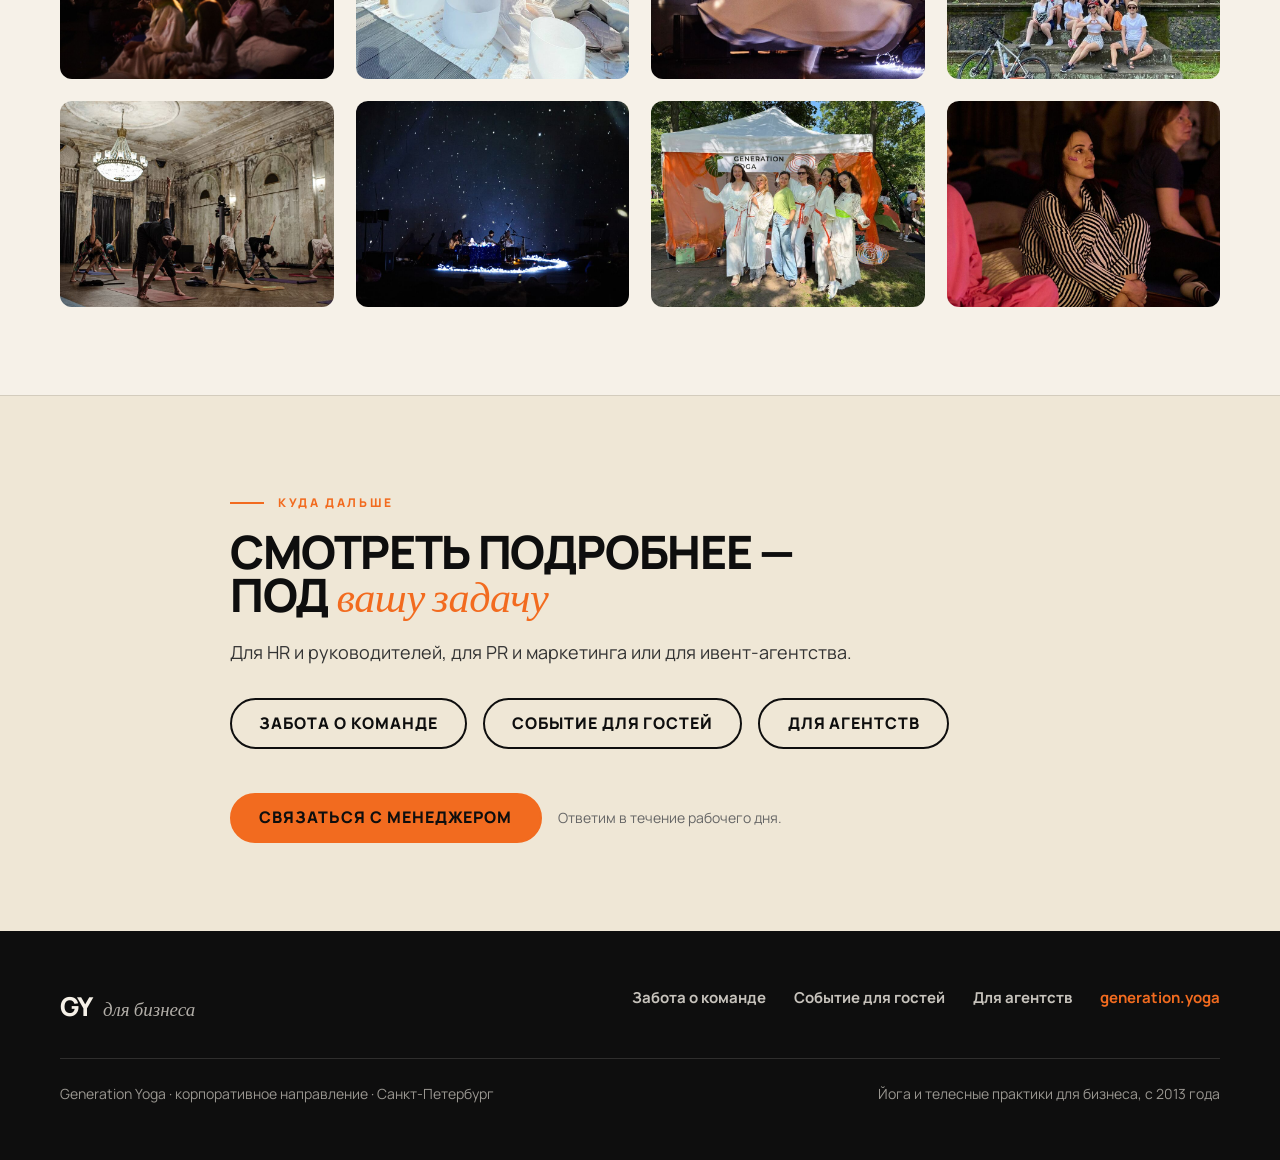
==== commit 2b4f1fbe: "Микроразметка JSON-LD: Organization, Service, FAQPage, BreadcrumbList Разметки не было ни байта — дл" ====
--- a/index.html
+++ b/index.html
@@ -23,6 +23,41 @@
   <link rel="preconnect" href="https://fonts.gstatic.com" crossorigin>
   <link href="https://fonts.googleapis.com/css2?family=Fraunces:ital,opsz,wght@0,9..144,400;0,9..144,500;1,9..144,400;1,9..144,500&family=Manrope:wght@400..800&display=swap" rel="stylesheet">
   <link rel="stylesheet" href="assets/css/site.css">
+  <script type="application/ld+json">
+{
+  "@context": "https://schema.org",
+  "@type": "Organization",
+  "@id": "https://corporate.generation.yoga/#org",
+  "name": "Generation Yoga — корпоративное направление",
+  "alternateName": "GY для бизнеса",
+  "url": "https://corporate.generation.yoga/",
+  "logo": "https://corporate.generation.yoga/apple-touch-icon.png",
+  "image": "https://corporate.generation.yoga/assets/og/og-index.jpg",
+  "description": "Йога и телесные практики для бизнеса: дни заботы о команде, практики и шоу для клиентских событий, готовый модуль для ивент-агентств.",
+  "foundingDate": "2013",
+  "areaServed": [
+    {
+      "@type": "City",
+      "name": "Санкт-Петербург"
+    },
+    {
+      "@type": "Country",
+      "name": "Россия"
+    }
+  ],
+  "sameAs": [
+    "https://generation.yoga"
+  ],
+  "knowsAbout": [
+    "корпоративная йога",
+    "телесные практики",
+    "звукотерапия",
+    "дыхательные практики",
+    "тимбилдинг",
+    "корпоративные события"
+  ]
+}
+  </script>
 </head>
 <body>
   <a class="skip-link" href="#main">К содержимому</a>
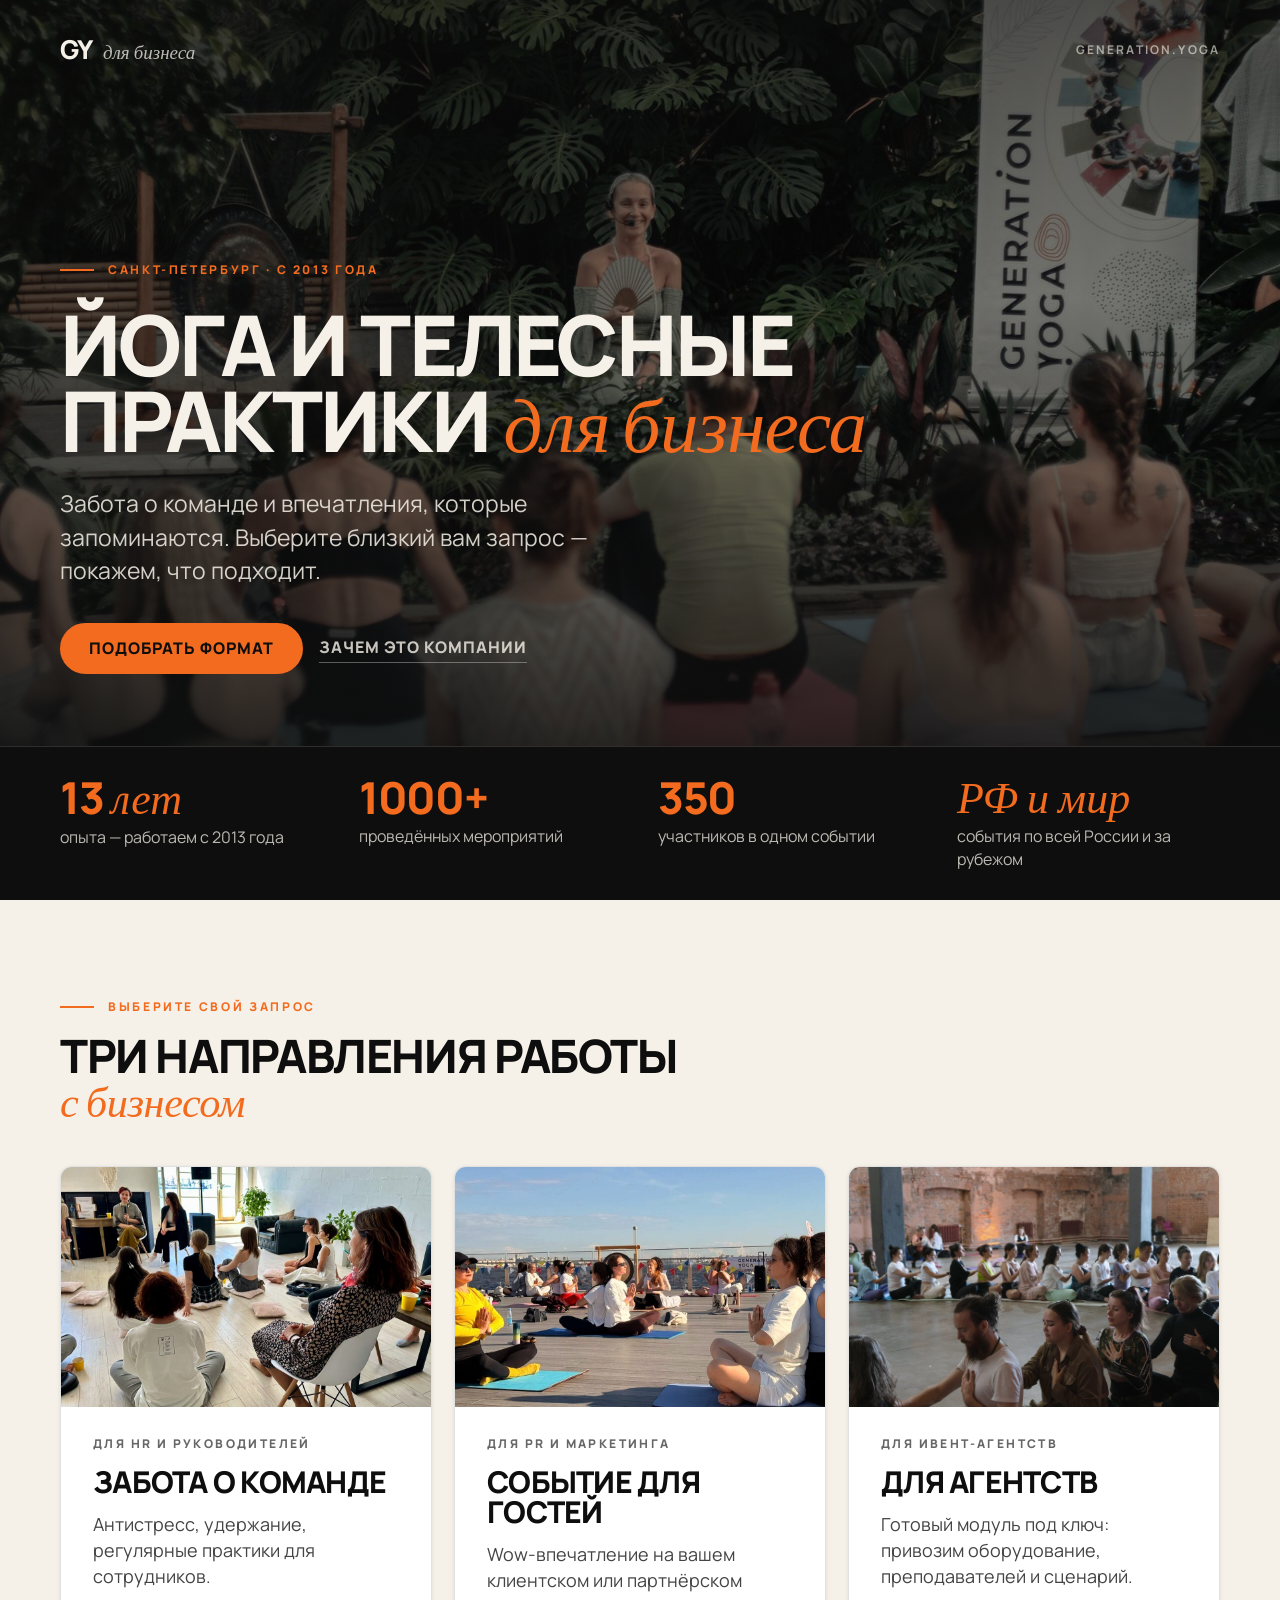
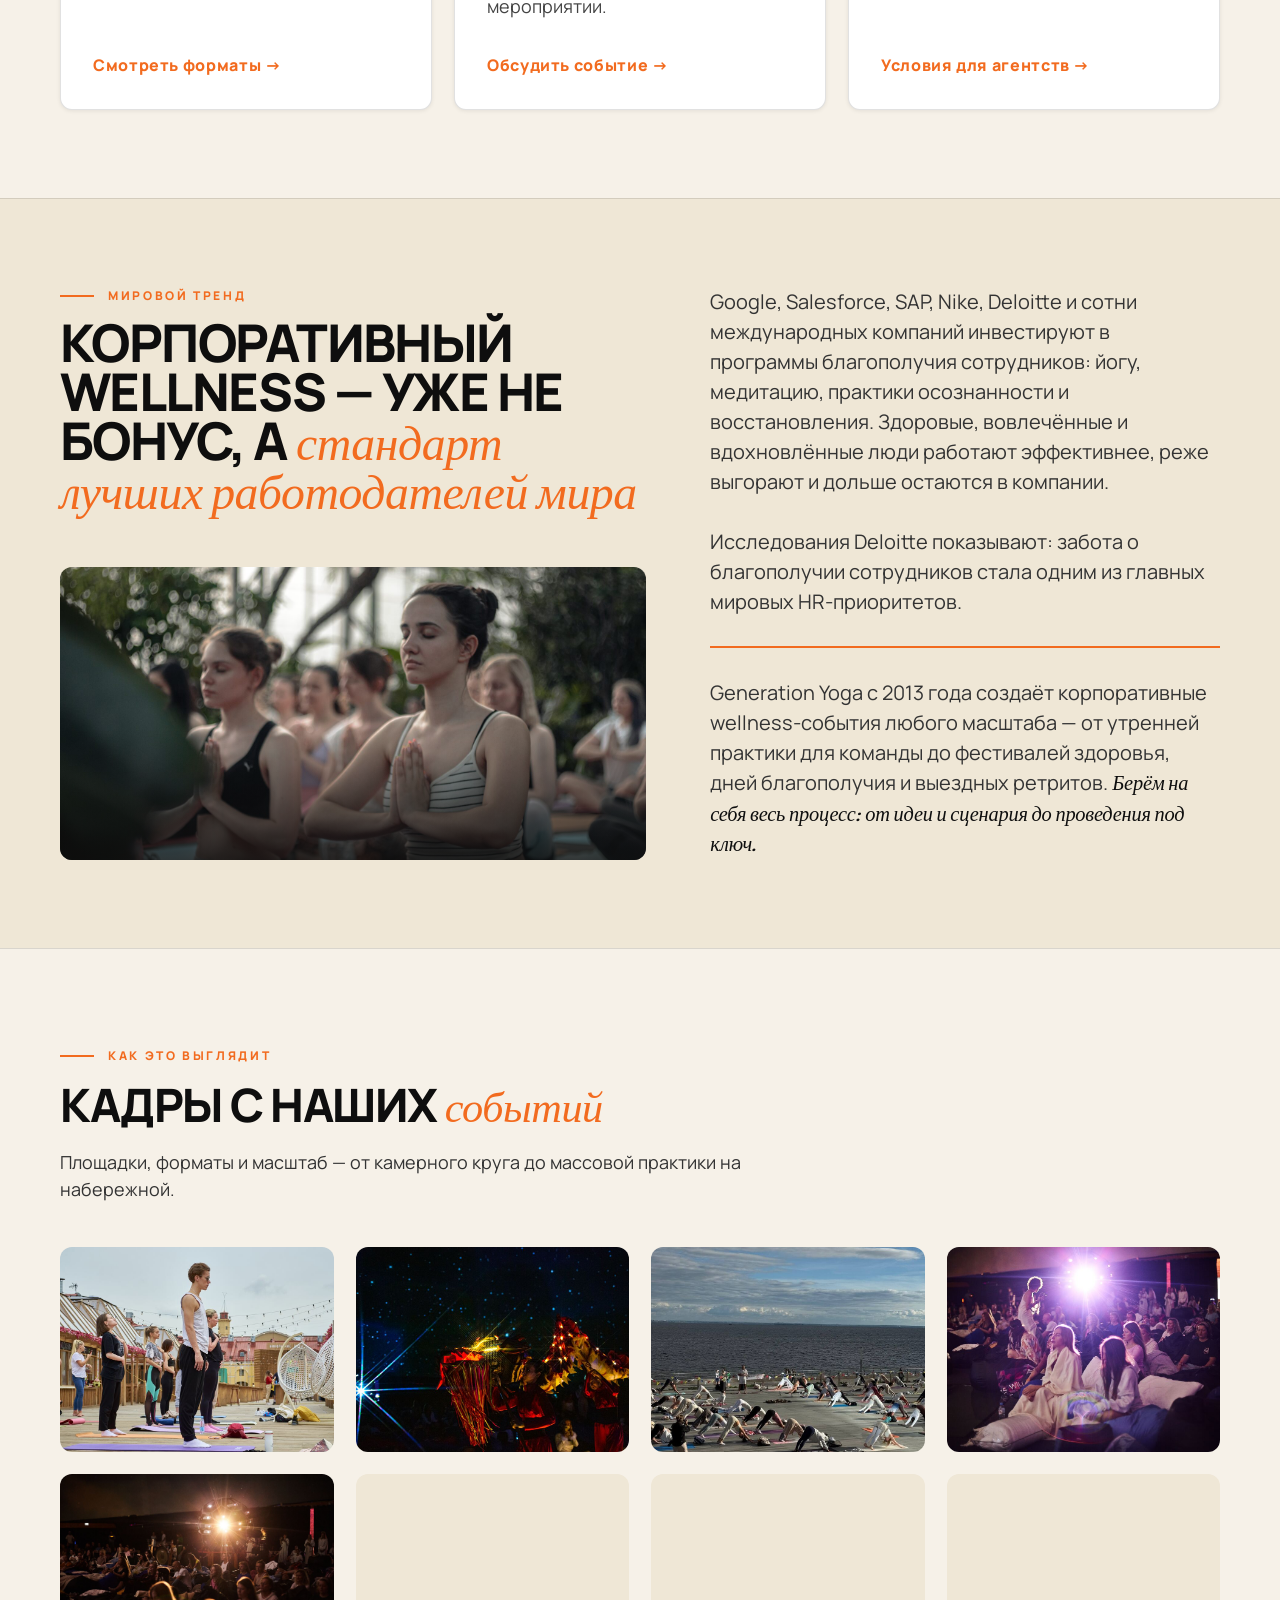
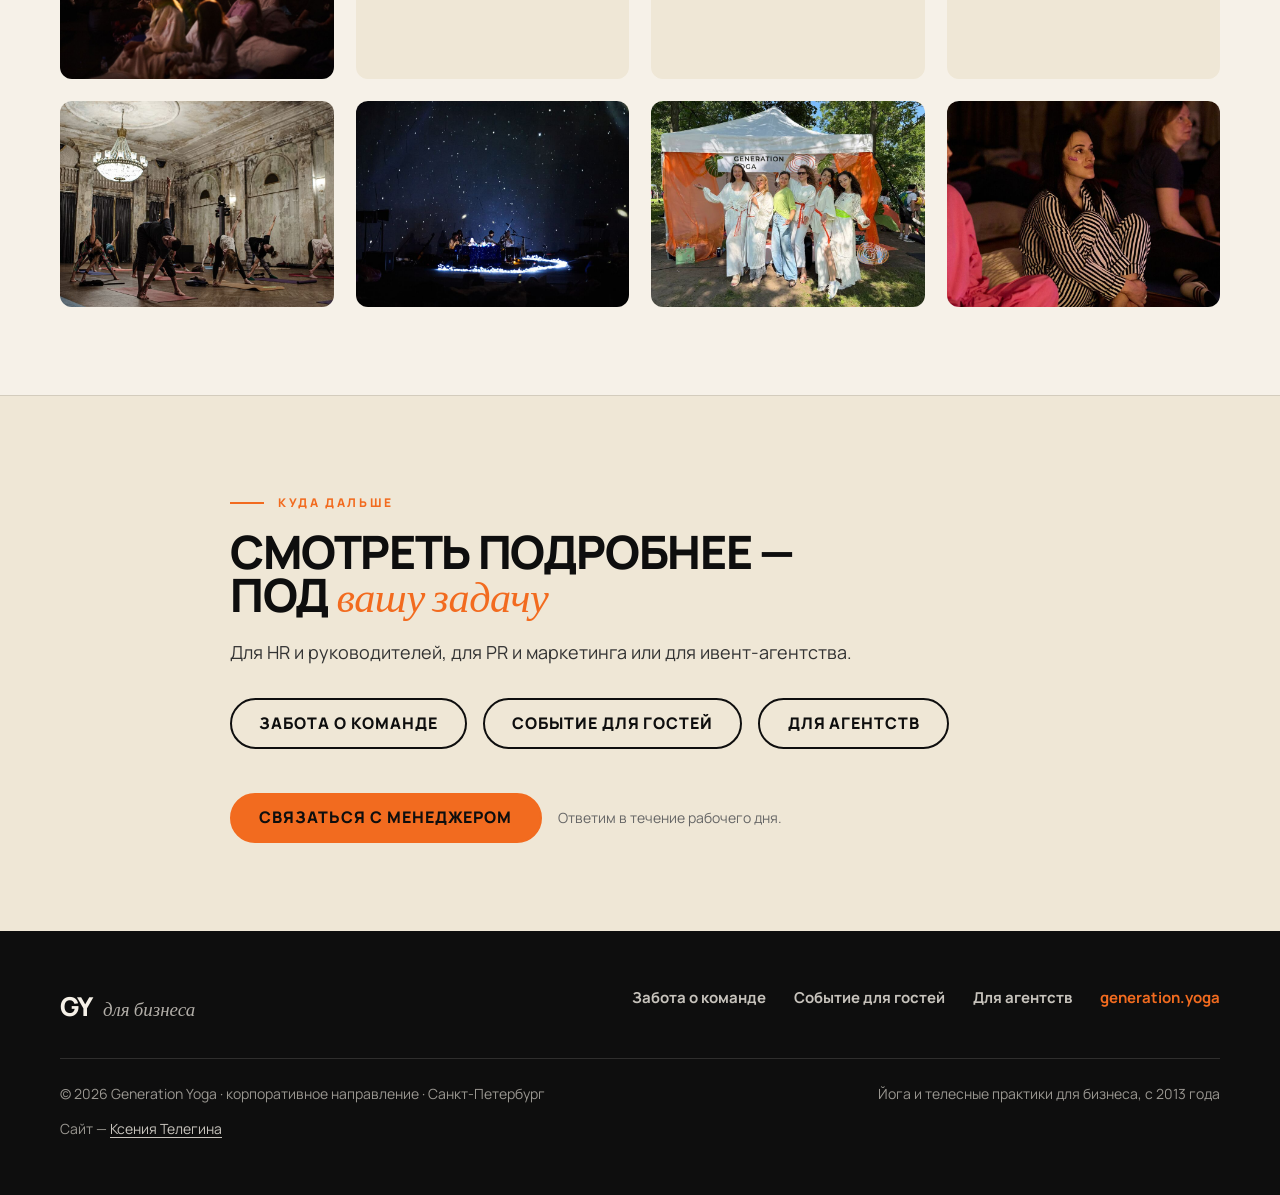
==== commit e17a1ef6: "Копирайт и подпись автора в подвале На всех пяти страницах: «© 2026 Generation Yoga» в строке с напр" ====
--- a/index.html
+++ b/index.html
@@ -219,9 +219,10 @@
         </nav>
       </div>
       <div class="footer-bottom">
-        <span>Generation Yoga · корпоративное направление · Санкт-Петербург</span>
+        <span>© 2026 Generation Yoga · корпоративное направление · Санкт-Петербург</span>
         <span>Йога и телесные практики для бизнеса, с 2013 года</span>
       </div>
+      <div class="footer-author">Сайт — <a href="https://xenaja.github.io/lp/" target="_blank" rel="noopener">Ксения Телегина</a></div>
     </div>
   </footer>
 
--- a/assets/css/site.css
+++ b/assets/css/site.css
@@ -595,6 +595,12 @@
 }
 .footer-bottom a { color: rgba(246,241,232,.8); }
 .footer-bottom a:hover { color: var(--accent); }
+/* Подпись автора — отдельной строкой под копирайтом, а не третьим элементом
+   в ряду: в space-between она растаскивала строку, а на мобиле переносилась
+   в случайном месте. */
+.footer-author { margin-top: 14px; font-size: var(--t-small); color: var(--on-ink-3); }
+.footer-author a { color: rgba(246,241,232,.8); text-decoration: underline; text-underline-offset: 3px; }
+.footer-author a:hover { color: var(--accent); }
 /* Служебная страница: футер без верхней линии и отступа — над ним ничего нет. */
 .footer-bottom--bare { margin-top: 0; padding-top: 0; border-top: none; }
 
